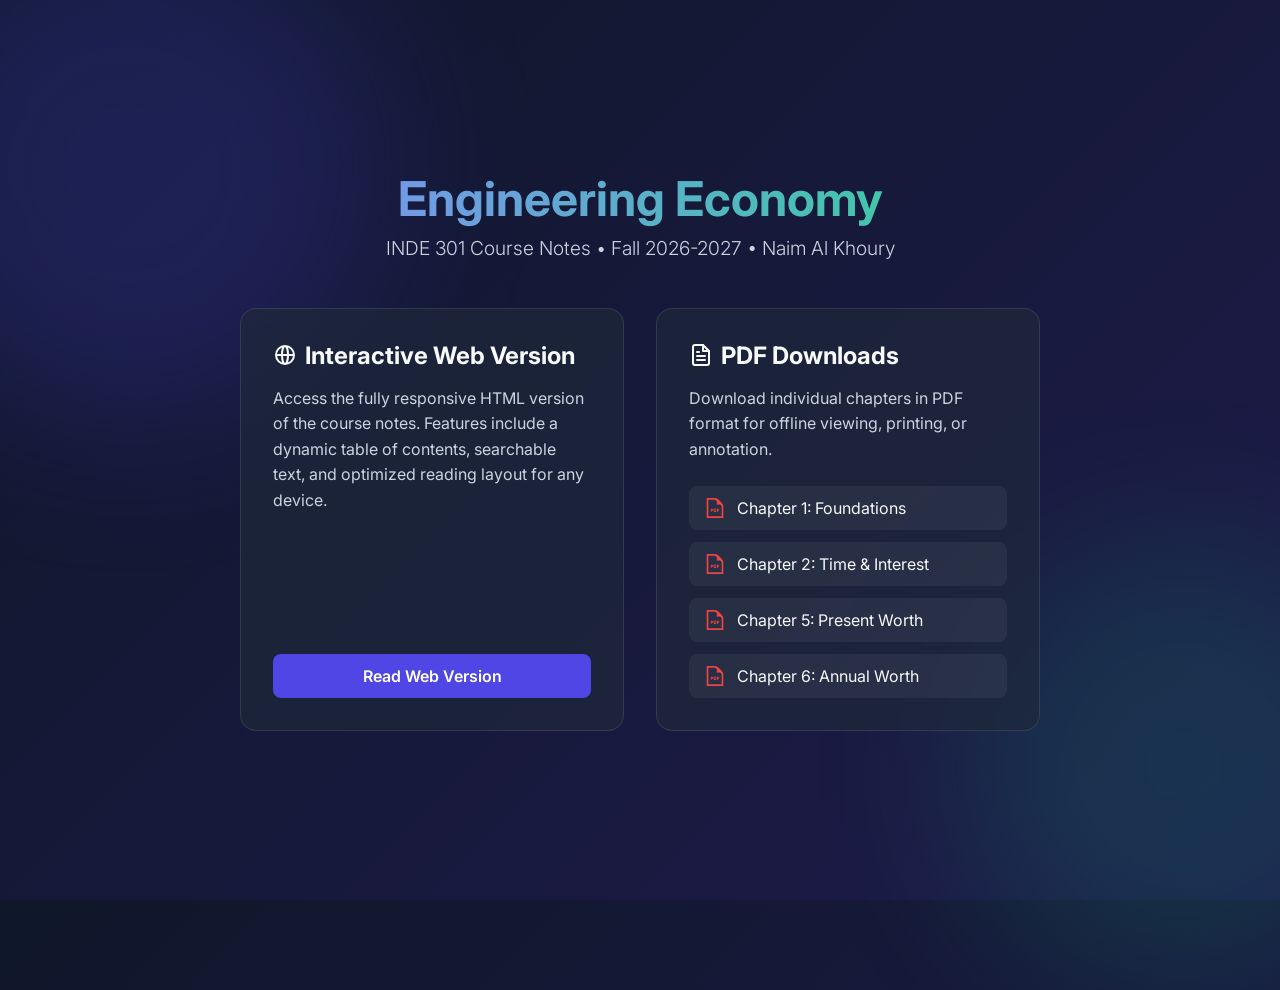
==== index.html @ 7c49e0dc "Initial commit" ====
<!DOCTYPE html>
<html lang="en">

<head>
    <meta charset="UTF-8">
    <meta name="viewport" content="width=device-width, initial-scale=1.0">
    <title>INDE 301: Engineering Economy - Course Notes</title>
    <link href="https://fonts.googleapis.com/css2?family=Inter:wght@300;400;600;700&display=swap" rel="stylesheet">
    <style>
        :root {
            --primary: #4f46e5;
            --primary-hover: #4338ca;
            --secondary: #10b981;
            --secondary-hover: #059669;
            --bg-color: #0f172a;
            --text-main: #f8fafc;
            --text-muted: #cbd5e1;
            --card-bg: rgba(30, 41, 59, 0.7);
            --card-border: rgba(255, 255, 255, 0.1);
        }

        * {
            margin: 0;
            padding: 0;
            box-sizing: border-box;
        }

        body {
            font-family: 'Inter', sans-serif;
            background: linear-gradient(135deg, #0f172a 0%, #1e1b4b 100%);
            color: var(--text-main);
            min-height: 100vh;
            display: flex;
            flex-direction: column;
            align-items: center;
            justify-content: center;
            padding: 2rem;
            position: relative;
            overflow-x: hidden;
        }

        /* Decorative background elements */
        .blob {
            position: absolute;
            filter: blur(80px);
            z-index: 0;
            opacity: 0.5;
        }

        .blob-1 {
            top: -10%;
            left: -10%;
            width: 40vw;
            height: 40vw;
            background: rgba(79, 70, 229, 0.4);
            border-radius: 50%;
        }

        .blob-2 {
            bottom: -10%;
            right: -10%;
            width: 35vw;
            height: 35vw;
            background: rgba(16, 185, 129, 0.3);
            border-radius: 50%;
        }

        .container {
            max-width: 800px;
            width: 100%;
            z-index: 1;
        }

        header {
            text-align: center;
            margin-bottom: 3rem;
            animation: fadeInDown 0.8s ease-out;
        }

        h1 {
            font-size: 3rem;
            font-weight: 700;
            margin-bottom: 0.5rem;
            background: linear-gradient(to right, #818cf8, #34d399);
            -webkit-background-clip: text;
            -webkit-text-fill-color: transparent;
        }

        .subtitle {
            font-size: 1.2rem;
            color: var(--text-muted);
            font-weight: 300;
        }

        .content-grid {
            display: grid;
            grid-template-columns: 1fr;
            gap: 2rem;
            animation: fadeInUp 0.8s ease-out 0.2s both;
        }

        @media (min-width: 768px) {
            .content-grid {
                grid-template-columns: 1fr 1fr;
            }
        }

        .card {
            background: var(--card-bg);
            backdrop-filter: blur(12px);
            -webkit-backdrop-filter: blur(12px);
            border: 1px solid var(--card-border);
            border-radius: 1rem;
            padding: 2rem;
            display: flex;
            flex-direction: column;
            transition: transform 0.3s ease, box-shadow 0.3s ease;
        }

        .card:hover {
            transform: translateY(-5px);
            box-shadow: 0 20px 25px -5px rgba(0, 0, 0, 0.3), 0 10px 10px -5px rgba(0, 0, 0, 0.2);
        }

        .card h2 {
            font-size: 1.5rem;
            margin-bottom: 1rem;
            display: flex;
            align-items: center;
            gap: 0.5rem;
        }

        .card p {
            color: var(--text-muted);
            margin-bottom: 1.5rem;
            line-height: 1.6;
            flex-grow: 1;
        }

        .btn {
            display: inline-block;
            text-align: center;
            padding: 0.75rem 1.5rem;
            border-radius: 0.5rem;
            font-weight: 600;
            text-decoration: none;
            transition: all 0.2s;
            cursor: pointer;
            border: none;
        }

        .btn-primary {
            background-color: var(--primary);
            color: white;
        }

        .btn-primary:hover {
            background-color: var(--primary-hover);
            transform: scale(1.05);
        }

        .pdf-list {
            list-style: none;
            display: flex;
            flex-direction: column;
            gap: 0.75rem;
        }

        .pdf-link {
            display: flex;
            align-items: center;
            padding: 0.75rem 1rem;
            background: rgba(255, 255, 255, 0.05);
            border-radius: 0.5rem;
            color: var(--text-main);
            text-decoration: none;
            transition: background 0.2s, transform 0.2s;
        }

        .pdf-link:hover {
            background: rgba(255, 255, 255, 0.1);
            transform: translateX(5px);
        }

        .pdf-link svg {
            margin-right: 0.75rem;
            fill: #ef4444;
        }

        /* Animations */
        @keyframes fadeInDown {
            from {
                opacity: 0;
                transform: translateY(-20px);
            }

            to {
                opacity: 1;
                transform: translateY(0);
            }
        }

        @keyframes fadeInUp {
            from {
                opacity: 0;
                transform: translateY(20px);
            }

            to {
                opacity: 1;
                transform: translateY(0);
            }
        }
    </style>
</head>

<body>
    <div class="blob blob-1"></div>
    <div class="blob blob-2"></div>

    <div class="container">
        <header>
            <h1>Engineering Economy</h1>
            <p class="subtitle">INDE 301 Course Notes • Fall 2026-2027 • Naim Al Khoury</p>
        </header>

        <div class="content-grid">
            <!-- Web Version Card -->
            <div class="card">
                <h2>
                    <svg width="24" height="24" viewBox="0 0 24 24" fill="none" stroke="currentColor" stroke-width="2"
                        stroke-linecap="round" stroke-linejoin="round">
                        <path
                            d="M21 12a9 9 0 0 1-9 9m9-9a9 9 0 0 0-9-9m9 9H3m9 9a9 9 0 0 1-9-9m9 9c1.657 0 3-4.03 3-9s-1.343-9-3-9m0 18c-1.657 0-3-4.03-3-9s1.343-9 3-9m-9 9a9 9 0 0 1 9-9" />
                    </svg>
                    Interactive Web Version
                </h2>
                <p>Access the fully responsive HTML version of the course notes. Features include a dynamic table of
                    contents, searchable text, and optimized reading layout for any device.</p>
                <a href="docs/index.html" class="btn btn-primary">Read Web Version</a>
            </div>

            <!-- PDF Version Card -->
            <div class="card">
                <h2>
                    <svg width="24" height="24" viewBox="0 0 24 24" fill="none" stroke="currentColor" stroke-width="2"
                        stroke-linecap="round" stroke-linejoin="round">
                        <path d="M14 2H6a2 2 0 0 0-2 2v16a2 2 0 0 0 2 2h12a2 2 0 0 0 2-2V8z"></path>
                        <polyline points="14 2 14 8 20 8"></polyline>
                        <line x1="16" y1="13" x2="8" y2="13"></line>
                        <line x1="16" y1="17" x2="8" y2="17"></line>
                        <polyline points="10 9 9 9 8 9"></polyline>
                    </svg>
                    PDF Downloads
                </h2>
                <p>Download individual chapters in PDF format for offline viewing, printing, or annotation.</p>

                <ul class="pdf-list">
                    <li>
                        <a href="pdf/ch1-foundations.pdf" class="pdf-link">
                            <svg width="20" height="20" viewBox="0 0 24 24">
                                <path
                                    d="M11.362 2c4.156 0 2.638 6 2.638 6s6-1.65 6 2.457v11.543h-16v-20h7.362zm.827-2h-10.189v24h20v-14.386c0-2.391-6.648-9.614-9.811-9.614zm4.811 13h-2.628v3.686h.907v-1.472h1.49v-.732h-1.49v-.698h1.721v-.784zm-4.9 0h-1.599v3.686h1.599c.537 0 .961-.181 1.262-.535.555-.658.587-2.034-.062-2.692-.298-.3-.712-.459-1.2-.459zm-.692.783h.496c.473 0 .802.173.915.644.064.267.077.679-.021.948-.128.351-.381.528-.754.528h-.637v-2.12zm-2.74-.783h-1.668v3.686h.907v-1.277h.761c.619 0 1.064-.277 1.224-.763.095-.291.095-.597 0-.885-.16-.484-.606-.761-1.224-.761zm-.761.732h.546c.235 0 .467.028.576.228.067.123.067.366 0 .489-.109.199-.341.227-.576.227h-.546v-.944z" />
                            </svg>
                            Chapter 1: Foundations
                        </a>
                    </li>
                    <li>
                        <a href="pdf/ch2-time-interest-money.pdf" class="pdf-link">
                            <svg width="20" height="20" viewBox="0 0 24 24">
                                <path
                                    d="M11.362 2c4.156 0 2.638 6 2.638 6s6-1.65 6 2.457v11.543h-16v-20h7.362zm.827-2h-10.189v24h20v-14.386c0-2.391-6.648-9.614-9.811-9.614zm4.811 13h-2.628v3.686h.907v-1.472h1.49v-.732h-1.49v-.698h1.721v-.784zm-4.9 0h-1.599v3.686h1.599c.537 0 .961-.181 1.262-.535.555-.658.587-2.034-.062-2.692-.298-.3-.712-.459-1.2-.459zm-.692.783h.496c.473 0 .802.173.915.644.064.267.077.679-.021.948-.128.351-.381.528-.754.528h-.637v-2.12zm-2.74-.783h-1.668v3.686h.907v-1.277h.761c.619 0 1.064-.277 1.224-.763.095-.291.095-.597 0-.885-.16-.484-.606-.761-1.224-.761zm-.761.732h.546c.235 0 .467.028.576.228.067.123.067.366 0 .489-.109.199-.341.227-.576.227h-.546v-.944z" />
                            </svg>
                            Chapter 2: Time & Interest
                        </a>
                    </li>
                    <li>
                        <a href="pdf/ch5-present-worth-analysis.pdf" class="pdf-link">
                            <svg width="20" height="20" viewBox="0 0 24 24">
                                <path
                                    d="M11.362 2c4.156 0 2.638 6 2.638 6s6-1.65 6 2.457v11.543h-16v-20h7.362zm.827-2h-10.189v24h20v-14.386c0-2.391-6.648-9.614-9.811-9.614zm4.811 13h-2.628v3.686h.907v-1.472h1.49v-.732h-1.49v-.698h1.721v-.784zm-4.9 0h-1.599v3.686h1.599c.537 0 .961-.181 1.262-.535.555-.658.587-2.034-.062-2.692-.298-.3-.712-.459-1.2-.459zm-.692.783h.496c.473 0 .802.173.915.644.064.267.077.679-.021.948-.128.351-.381.528-.754.528h-.637v-2.12zm-2.74-.783h-1.668v3.686h.907v-1.277h.761c.619 0 1.064-.277 1.224-.763.095-.291.095-.597 0-.885-.16-.484-.606-.761-1.224-.761zm-.761.732h.546c.235 0 .467.028.576.228.067.123.067.366 0 .489-.109.199-.341.227-.576.227h-.546v-.944z" />
                            </svg>
                            Chapter 5: Present Worth
                        </a>
                    </li>
                    <li>
                        <a href="pdf/ch6-annual-worth.pdf" class="pdf-link">
                            <svg width="20" height="20" viewBox="0 0 24 24">
                                <path
                                    d="M11.362 2c4.156 0 2.638 6 2.638 6s6-1.65 6 2.457v11.543h-16v-20h7.362zm.827-2h-10.189v24h20v-14.386c0-2.391-6.648-9.614-9.811-9.614zm4.811 13h-2.628v3.686h.907v-1.472h1.49v-.732h-1.49v-.698h1.721v-.784zm-4.9 0h-1.599v3.686h1.599c.537 0 .961-.181 1.262-.535.555-.658.587-2.034-.062-2.692-.298-.3-.712-.459-1.2-.459zm-.692.783h.496c.473 0 .802.173.915.644.064.267.077.679-.021.948-.128.351-.381.528-.754.528h-.637v-2.12zm-2.74-.783h-1.668v3.686h.907v-1.277h.761c.619 0 1.064-.277 1.224-.763.095-.291.095-.597 0-.885-.16-.484-.606-.761-1.224-.761zm-.761.732h.546c.235 0 .467.028.576.228.067.123.067.366 0 .489-.109.199-.341.227-.576.227h-.546v-.944z" />
                            </svg>
                            Chapter 6: Annual Worth
                        </a>
                    </li>
                </ul>
            </div>
        </div>
    </div>
</body>

</html>
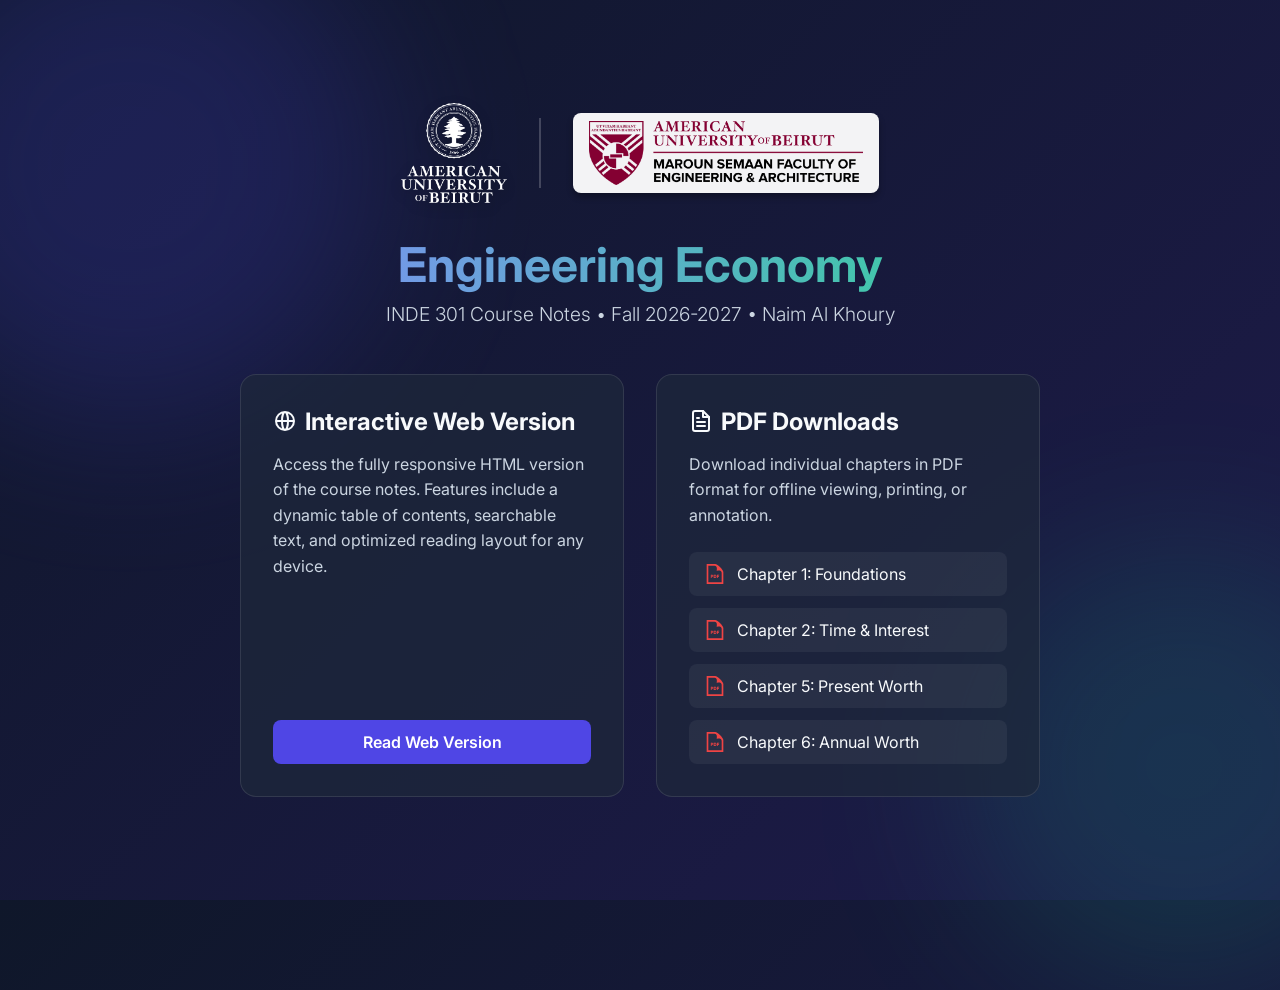
==== commit 15532487: "feat: add institutional branding logos to the header section" ====
--- a/index.html
+++ b/index.html
@@ -220,6 +220,14 @@
 
     <div class="container">
         <header>
+            <div
+                style="display: flex; justify-content: center; align-items: center; gap: 2rem; margin-bottom: 2rem; flex-wrap: wrap;">
+                <img src="AUB_Main_Vertical_White-01.png" alt="AUB Logo"
+                    style="height: 100px; width: auto; object-fit: contain; filter: drop-shadow(0 4px 6px rgba(0,0,0,0.3));">
+                <div style="width: 2px; height: 70px; background: rgba(255, 255, 255, 0.2);"></div>
+                <img src="AUB_Logo_MSFEA_Horizontal_RGB.png" alt="MSFEA Logo"
+                    style="height: 80px; width: auto; object-fit: contain; background: rgba(255, 255, 255, 0.95); padding: 0.5rem 1rem; border-radius: 8px; box-shadow: 0 4px 6px rgba(0,0,0,0.3);">
+            </div>
             <h1>Engineering Economy</h1>
             <p class="subtitle">INDE 301 Course Notes • Fall 2026-2027 • Naim Al Khoury</p>
         </header>
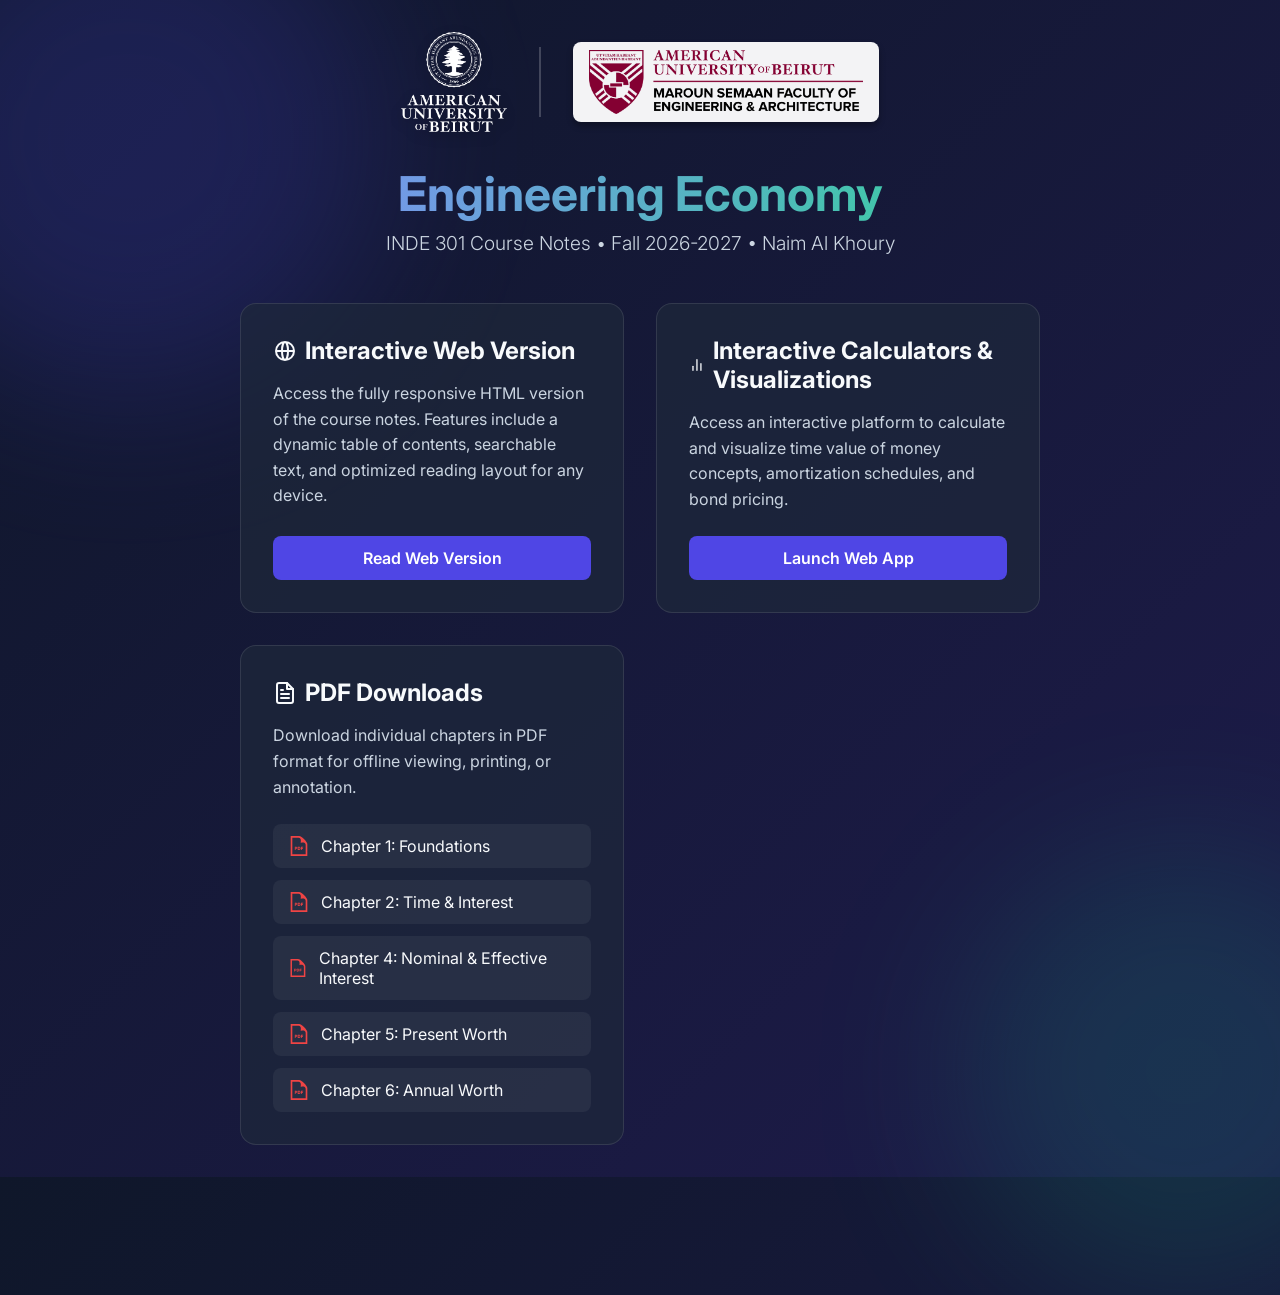
==== commit 86a02a94: "feat: add interactive web app link and Chapter 4 PDF resource to index page" ====
--- a/index.html
+++ b/index.html
@@ -248,6 +248,21 @@
                 <a href="docs/index.html" class="btn btn-primary">Read Web Version</a>
             </div>
 
+            <!-- Streamlit Web App Card -->
+            <div class="card">
+                <h2>
+                    <svg width="24" height="24" viewBox="0 0 24 24" fill="none" stroke="currentColor" stroke-width="2"
+                        stroke-linecap="round" stroke-linejoin="round">
+                        <line x1="18" y1="20" x2="18" y2="10"></line>
+                        <line x1="12" y1="20" x2="12" y2="4"></line>
+                        <line x1="6" y1="20" x2="6" y2="14"></line>
+                    </svg>
+                    Interactive Calculators & Visualizations
+                </h2>
+                <p>Access an interactive platform to calculate and visualize time value of money concepts, amortization schedules, and bond pricing.</p>
+                <a href="https://aub-inde301-2026.streamlit.app" target="_blank" rel="noopener noreferrer" class="btn btn-primary">Launch Web App</a>
+            </div>
+
             <!-- PDF Version Card -->
             <div class="card">
                 <h2>
@@ -283,6 +298,15 @@
                         </a>
                     </li>
                     <li>
+                        <a href="pdf/ch4-nominal-effective-interest.pdf" class="pdf-link">
+                            <svg width="20" height="20" viewBox="0 0 24 24">
+                                <path
+                                    d="M11.362 2c4.156 0 2.638 6 2.638 6s6-1.65 6 2.457v11.543h-16v-20h7.362zm.827-2h-10.189v24h20v-14.386c0-2.391-6.648-9.614-9.811-9.614zm4.811 13h-2.628v3.686h.907v-1.472h1.49v-.732h-1.49v-.698h1.721v-.784zm-4.9 0h-1.599v3.686h1.599c.537 0 .961-.181 1.262-.535.555-.658.587-2.034-.062-2.692-.298-.3-.712-.459-1.2-.459zm-.692.783h.496c.473 0 .802.173.915.644.064.267.077.679-.021.948-.128.351-.381.528-.754.528h-.637v-2.12zm-2.74-.783h-1.668v3.686h.907v-1.277h.761c.619 0 1.064-.277 1.224-.763.095-.291.095-.597 0-.885-.16-.484-.606-.761-1.224-.761zm-.761.732h.546c.235 0 .467.028.576.228.067.123.067.366 0 .489-.109.199-.341.227-.576.227h-.546v-.944z" />
+                            </svg>
+                            Chapter 4: Nominal & Effective Interest
+                        </a>
+                    </li>
+                    <li>
                         <a href="pdf/ch5-present-worth-analysis.pdf" class="pdf-link">
                             <svg width="20" height="20" viewBox="0 0 24 24">
                                 <path
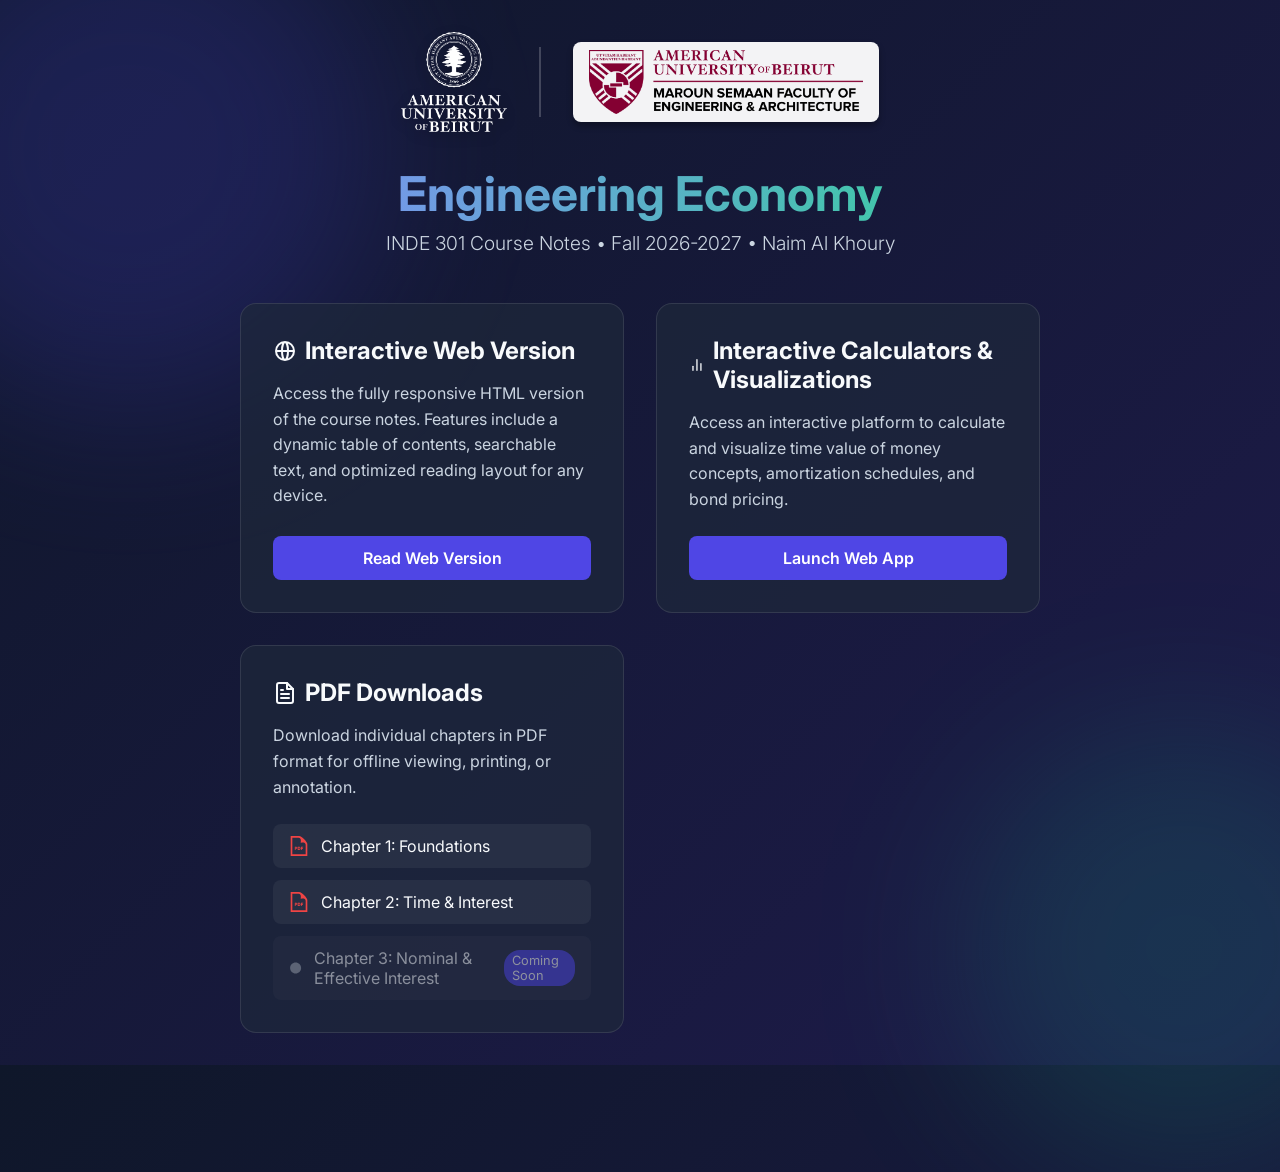
==== commit 79c72339: "refactor: remove legacy PDF links, update UI, and integrate amortization notebook documentation" ====
--- a/index.html
+++ b/index.html
@@ -298,31 +298,12 @@
                         </a>
                     </li>
                     <li>
-                        <a href="pdf/ch4-nominal-effective-interest.pdf" class="pdf-link">
-                            <svg width="20" height="20" viewBox="0 0 24 24">
-                                <path
-                                    d="M11.362 2c4.156 0 2.638 6 2.638 6s6-1.65 6 2.457v11.543h-16v-20h7.362zm.827-2h-10.189v24h20v-14.386c0-2.391-6.648-9.614-9.811-9.614zm4.811 13h-2.628v3.686h.907v-1.472h1.49v-.732h-1.49v-.698h1.721v-.784zm-4.9 0h-1.599v3.686h1.599c.537 0 .961-.181 1.262-.535.555-.658.587-2.034-.062-2.692-.298-.3-.712-.459-1.2-.459zm-.692.783h.496c.473 0 .802.173.915.644.064.267.077.679-.021.948-.128.351-.381.528-.754.528h-.637v-2.12zm-2.74-.783h-1.668v3.686h.907v-1.277h.761c.619 0 1.064-.277 1.224-.763.095-.291.095-.597 0-.885-.16-.484-.606-.761-1.224-.761zm-.761.732h.546c.235 0 .467.028.576.228.067.123.067.366 0 .489-.109.199-.341.227-.576.227h-.546v-.944z" />
+                        <div class="pdf-link" style="opacity: 0.5; cursor: not-allowed; background: rgba(255, 255, 255, 0.05); text-decoration: none;">
+                            <svg width="20" height="20" viewBox="0 0 24 24" style="fill: #9ca3af;">
+                                <path d="M12 2C6.48 2 2 6.48 2 12s4.48 10 10 10 10-4.48 10-10S17.52 2 12 2zm-1 15h2v-2h-2v2zm0-4h2V7h-2v6z" />
                             </svg>
-                            Chapter 4: Nominal & Effective Interest
-                        </a>
-                    </li>
-                    <li>
-                        <a href="pdf/ch5-present-worth-analysis.pdf" class="pdf-link">
-                            <svg width="20" height="20" viewBox="0 0 24 24">
-                                <path
-                                    d="M11.362 2c4.156 0 2.638 6 2.638 6s6-1.65 6 2.457v11.543h-16v-20h7.362zm.827-2h-10.189v24h20v-14.386c0-2.391-6.648-9.614-9.811-9.614zm4.811 13h-2.628v3.686h.907v-1.472h1.49v-.732h-1.49v-.698h1.721v-.784zm-4.9 0h-1.599v3.686h1.599c.537 0 .961-.181 1.262-.535.555-.658.587-2.034-.062-2.692-.298-.3-.712-.459-1.2-.459zm-.692.783h.496c.473 0 .802.173.915.644.064.267.077.679-.021.948-.128.351-.381.528-.754.528h-.637v-2.12zm-2.74-.783h-1.668v3.686h.907v-1.277h.761c.619 0 1.064-.277 1.224-.763.095-.291.095-.597 0-.885-.16-.484-.606-.761-1.224-.761zm-.761.732h.546c.235 0 .467.028.576.228.067.123.067.366 0 .489-.109.199-.341.227-.576.227h-.546v-.944z" />
-                            </svg>
-                            Chapter 5: Present Worth
-                        </a>
-                    </li>
-                    <li>
-                        <a href="pdf/ch6-annual-worth.pdf" class="pdf-link">
-                            <svg width="20" height="20" viewBox="0 0 24 24">
-                                <path
-                                    d="M11.362 2c4.156 0 2.638 6 2.638 6s6-1.65 6 2.457v11.543h-16v-20h7.362zm.827-2h-10.189v24h20v-14.386c0-2.391-6.648-9.614-9.811-9.614zm4.811 13h-2.628v3.686h.907v-1.472h1.49v-.732h-1.49v-.698h1.721v-.784zm-4.9 0h-1.599v3.686h1.599c.537 0 .961-.181 1.262-.535.555-.658.587-2.034-.062-2.692-.298-.3-.712-.459-1.2-.459zm-.692.783h.496c.473 0 .802.173.915.644.064.267.077.679-.021.948-.128.351-.381.528-.754.528h-.637v-2.12zm-2.74-.783h-1.668v3.686h.907v-1.277h.761c.619 0 1.064-.277 1.224-.763.095-.291.095-.597 0-.885-.16-.484-.606-.761-1.224-.761zm-.761.732h.546c.235 0 .467.028.576.228.067.123.067.366 0 .489-.109.199-.341.227-.576.227h-.546v-.944z" />
-                            </svg>
-                            Chapter 6: Annual Worth
-                        </a>
+                            Chapter 3: Nominal & Effective Interest <span style="margin-left: auto; font-size: 0.8rem; background: var(--primary); padding: 0.2rem 0.5rem; border-radius: 1rem; color: white;">Coming Soon</span>
+                        </div>
                     </li>
                 </ul>
             </div>
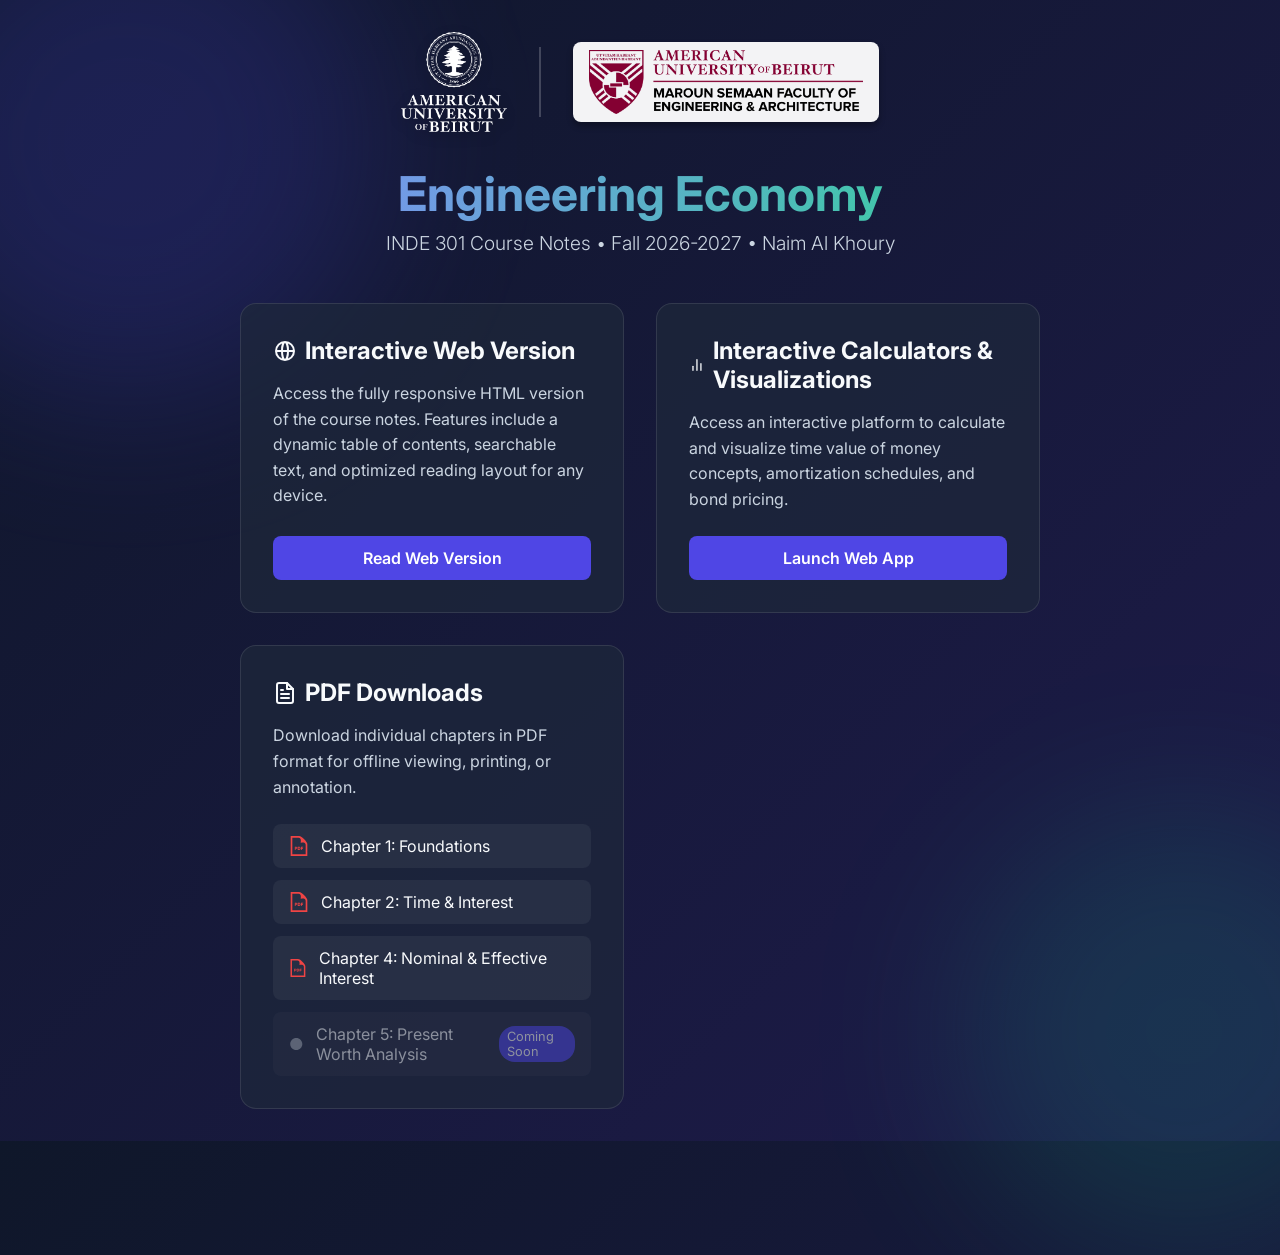
==== commit 544d8e69: "feat: enable Chapter 4 in WebApp navigation and resolve module import paths for pages" ====
--- a/index.html
+++ b/index.html
@@ -298,11 +298,20 @@
                         </a>
                     </li>
                     <li>
+                        <a href="pdf/ch4-nominal-effective-interest.pdf" class="pdf-link">
+                            <svg width="20" height="20" viewBox="0 0 24 24">
+                                <path
+                                    d="M11.362 2c4.156 0 2.638 6 2.638 6s6-1.65 6 2.457v11.543h-16v-20h7.362zm.827-2h-10.189v24h20v-14.386c0-2.391-6.648-9.614-9.811-9.614zm4.811 13h-2.628v3.686h.907v-1.472h1.49v-.732h-1.49v-.698h1.721v-.784zm-4.9 0h-1.599v3.686h1.599c.537 0 .961-.181 1.262-.535.555-.658.587-2.034-.062-2.692-.298-.3-.712-.459-1.2-.459zm-.692.783h.496c.473 0 .802.173.915.644.064.267.077.679-.021.948-.128.351-.381.528-.754.528h-.637v-2.12zm-2.74-.783h-1.668v3.686h.907v-1.277h.761c.619 0 1.064-.277 1.224-.763.095-.291.095-.597 0-.885-.16-.484-.606-.761-1.224-.761zm-.761.732h.546c.235 0 .467.028.576.228.067.123.067.366 0 .489-.109.199-.341.227-.576.227h-.546v-.944z" />
+                            </svg>
+                            Chapter 4: Nominal & Effective Interest
+                        </a>
+                    </li>
+                    <li>
                         <div class="pdf-link" style="opacity: 0.5; cursor: not-allowed; background: rgba(255, 255, 255, 0.05); text-decoration: none;">
                             <svg width="20" height="20" viewBox="0 0 24 24" style="fill: #9ca3af;">
                                 <path d="M12 2C6.48 2 2 6.48 2 12s4.48 10 10 10 10-4.48 10-10S17.52 2 12 2zm-1 15h2v-2h-2v2zm0-4h2V7h-2v6z" />
                             </svg>
-                            Chapter 3: Nominal & Effective Interest <span style="margin-left: auto; font-size: 0.8rem; background: var(--primary); padding: 0.2rem 0.5rem; border-radius: 1rem; color: white;">Coming Soon</span>
+                            Chapter 5: Present Worth Analysis <span style="margin-left: auto; font-size: 0.8rem; background: var(--primary); padding: 0.2rem 0.5rem; border-radius: 1rem; color: white;">Coming Soon</span>
                         </div>
                     </li>
                 </ul>
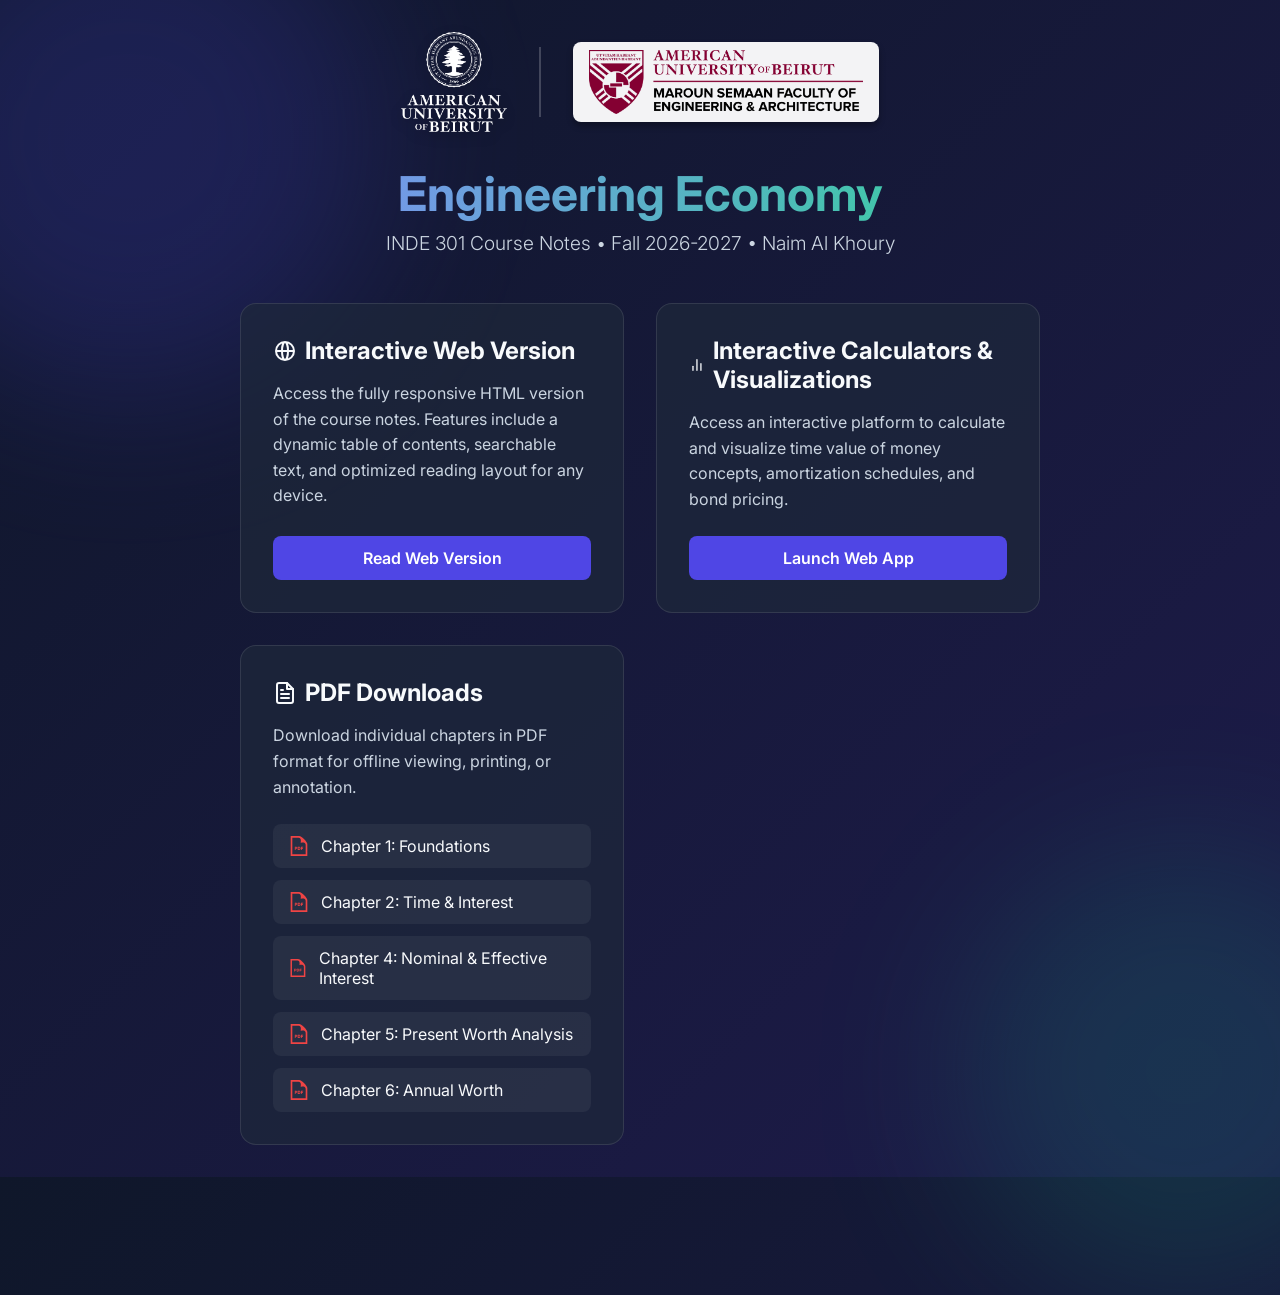
==== commit 5b0d5b75: "feat: add chapter 5 and 6 PDF links and enable chapter 5 web app pages" ====
--- a/index.html
+++ b/index.html
@@ -307,12 +307,22 @@
                         </a>
                     </li>
                     <li>
-                        <div class="pdf-link" style="opacity: 0.5; cursor: not-allowed; background: rgba(255, 255, 255, 0.05); text-decoration: none;">
-                            <svg width="20" height="20" viewBox="0 0 24 24" style="fill: #9ca3af;">
-                                <path d="M12 2C6.48 2 2 6.48 2 12s4.48 10 10 10 10-4.48 10-10S17.52 2 12 2zm-1 15h2v-2h-2v2zm0-4h2V7h-2v6z" />
-                            </svg>
-                            Chapter 5: Present Worth Analysis <span style="margin-left: auto; font-size: 0.8rem; background: var(--primary); padding: 0.2rem 0.5rem; border-radius: 1rem; color: white;">Coming Soon</span>
-                        </div>
+                        <a href="pdf/ch5-present-worth-analysis.pdf" class="pdf-link">
+                            <svg width="20" height="20" viewBox="0 0 24 24">
+                                <path
+                                    d="M11.362 2c4.156 0 2.638 6 2.638 6s6-1.65 6 2.457v11.543h-16v-20h7.362zm.827-2h-10.189v24h20v-14.386c0-2.391-6.648-9.614-9.811-9.614zm4.811 13h-2.628v3.686h.907v-1.472h1.49v-.732h-1.49v-.698h1.721v-.784zm-4.9 0h-1.599v3.686h1.599c.537 0 .961-.181 1.262-.535.555-.658.587-2.034-.062-2.692-.298-.3-.712-.459-1.2-.459zm-.692.783h.496c.473 0 .802.173.915.644.064.267.077.679-.021.948-.128.351-.381.528-.754.528h-.637v-2.12zm-2.74-.783h-1.668v3.686h.907v-1.277h.761c.619 0 1.064-.277 1.224-.763.095-.291.095-.597 0-.885-.16-.484-.606-.761-1.224-.761zm-.761.732h.546c.235 0 .467.028.576.228.067.123.067.366 0 .489-.109.199-.341.227-.576.227h-.546v-.944z" />
+                            </svg>
+                            Chapter 5: Present Worth Analysis
+                        </a>
+                    </li>
+                    <li>
+                        <a href="pdf/ch6-annual-worth.pdf" class="pdf-link">
+                            <svg width="20" height="20" viewBox="0 0 24 24">
+                                <path
+                                    d="M11.362 2c4.156 0 2.638 6 2.638 6s6-1.65 6 2.457v11.543h-16v-20h7.362zm.827-2h-10.189v24h20v-14.386c0-2.391-6.648-9.614-9.811-9.614zm4.811 13h-2.628v3.686h.907v-1.472h1.49v-.732h-1.49v-.698h1.721v-.784zm-4.9 0h-1.599v3.686h1.599c.537 0 .961-.181 1.262-.535.555-.658.587-2.034-.062-2.692-.298-.3-.712-.459-1.2-.459zm-.692.783h.496c.473 0 .802.173.915.644.064.267.077.679-.021.948-.128.351-.381.528-.754.528h-.637v-2.12zm-2.74-.783h-1.668v3.686h.907v-1.277h.761c.619 0 1.064-.277 1.224-.763.095-.291.095-.597 0-.885-.16-.484-.606-.761-1.224-.761zm-.761.732h.546c.235 0 .467.028.576.228.067.123.067.366 0 .489-.109.199-.341.227-.576.227h-.546v-.944z" />
+                            </svg>
+                            Chapter 6: Annual Worth
+                        </a>
                     </li>
                 </ul>
             </div>
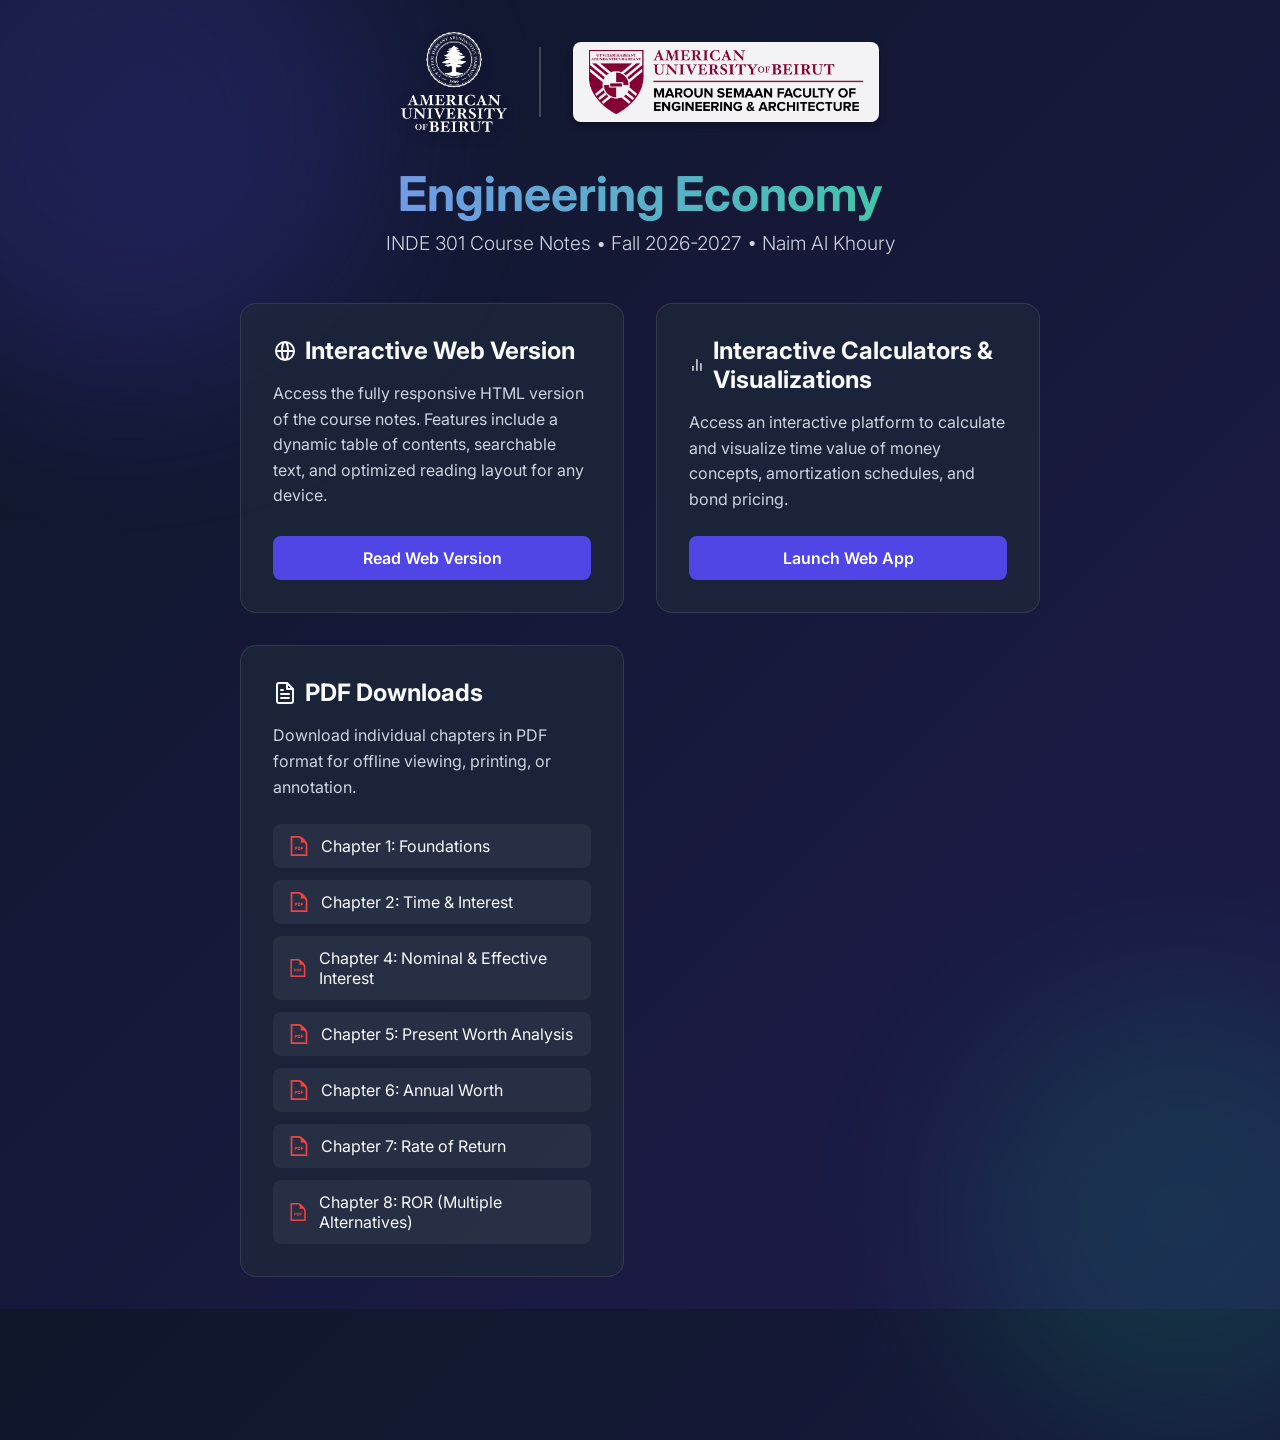
==== commit bbb48366: "feat: add root application entry points, sync script, and PDF resources while updating navigation an" ====
--- a/index.html
+++ b/index.html
@@ -259,8 +259,10 @@
                     </svg>
                     Interactive Calculators & Visualizations
                 </h2>
-                <p>Access an interactive platform to calculate and visualize time value of money concepts, amortization schedules, and bond pricing.</p>
-                <a href="https://aub-inde301-2026.streamlit.app" target="_blank" rel="noopener noreferrer" class="btn btn-primary">Launch Web App</a>
+                <p>Access an interactive platform to calculate and visualize time value of money concepts, amortization
+                    schedules, and bond pricing.</p>
+                <a href="https://aub-inde301-2026.streamlit.app" target="_blank" rel="noopener noreferrer"
+                    class="btn btn-primary">Launch Web App</a>
             </div>
 
             <!-- PDF Version Card -->
@@ -324,6 +326,24 @@
                             Chapter 6: Annual Worth
                         </a>
                     </li>
+                    <li>
+                        <a href="pdf/ch7-rate-of-return-single.pdf" class="pdf-link">
+                            <svg width="20" height="20" viewBox="0 0 24 24">
+                                <path
+                                    d="M11.362 2c4.156 0 2.638 6 2.638 6s6-1.65 6 2.457v11.543h-16v-20h7.362zm.827-2h-10.189v24h20v-14.386c0-2.391-6.648-9.614-9.811-9.614zm4.811 13h-2.628v3.686h.907v-1.472h1.49v-.732h-1.49v-.698h1.721v-.784zm-4.9 0h-1.599v3.686h1.599c.537 0 .961-.181 1.262-.535.555-.658.587-2.034-.062-2.692-.298-.3-.712-.459-1.2-.459zm-.692.783h.496c.473 0 .802.173.915.644.064.267.077.679-.021.948-.128.351-.381.528-.754.528h-.637v-2.12zm-2.74-.783h-1.668v3.686h.907v-1.277h.761c.619 0 1.064-.277 1.224-.763.095-.291.095-.597 0-.885-.16-.484-.606-.761-1.224-.761zm-.761.732h.546c.235 0 .467.028.576.228.067.123.067.366 0 .489-.109.199-.341.227-.576.227h-.546v-.944z" />
+                            </svg>
+                            Chapter 7: Rate of Return
+                        </a>
+                    </li>
+                    <li>
+                        <a href="pdf/ch8-rate-of-return-multiple.pdf" class="pdf-link">
+                            <svg width="20" height="20" viewBox="0 0 24 24">
+                                <path
+                                    d="M11.362 2c4.156 0 2.638 6 2.638 6s6-1.65 6 2.457v11.543h-16v-20h7.362zm.827-2h-10.189v24h20v-14.386c0-2.391-6.648-9.614-9.811-9.614zm4.811 13h-2.628v3.686h.907v-1.472h1.49v-.732h-1.49v-.698h1.721v-.784zm-4.9 0h-1.599v3.686h1.599c.537 0 .961-.181 1.262-.535.555-.658.587-2.034-.062-2.692-.298-.3-.712-.459-1.2-.459zm-.692.783h.496c.473 0 .802.173.915.644.064.267.077.679-.021.948-.128.351-.381.528-.754.528h-.637v-2.12zm-2.74-.783h-1.668v3.686h.907v-1.277h.761c.619 0 1.064-.277 1.224-.763.095-.291.095-.597 0-.885-.16-.484-.606-.761-1.224-.761zm-.761.732h.546c.235 0 .467.028.576.228.067.123.067.366 0 .489-.109.199-.341.227-.576.227h-.546v-.944z" />
+                            </svg>
+                            Chapter 8: ROR (Multiple Alternatives)
+                        </a>
+                    </li>
                 </ul>
             </div>
         </div>
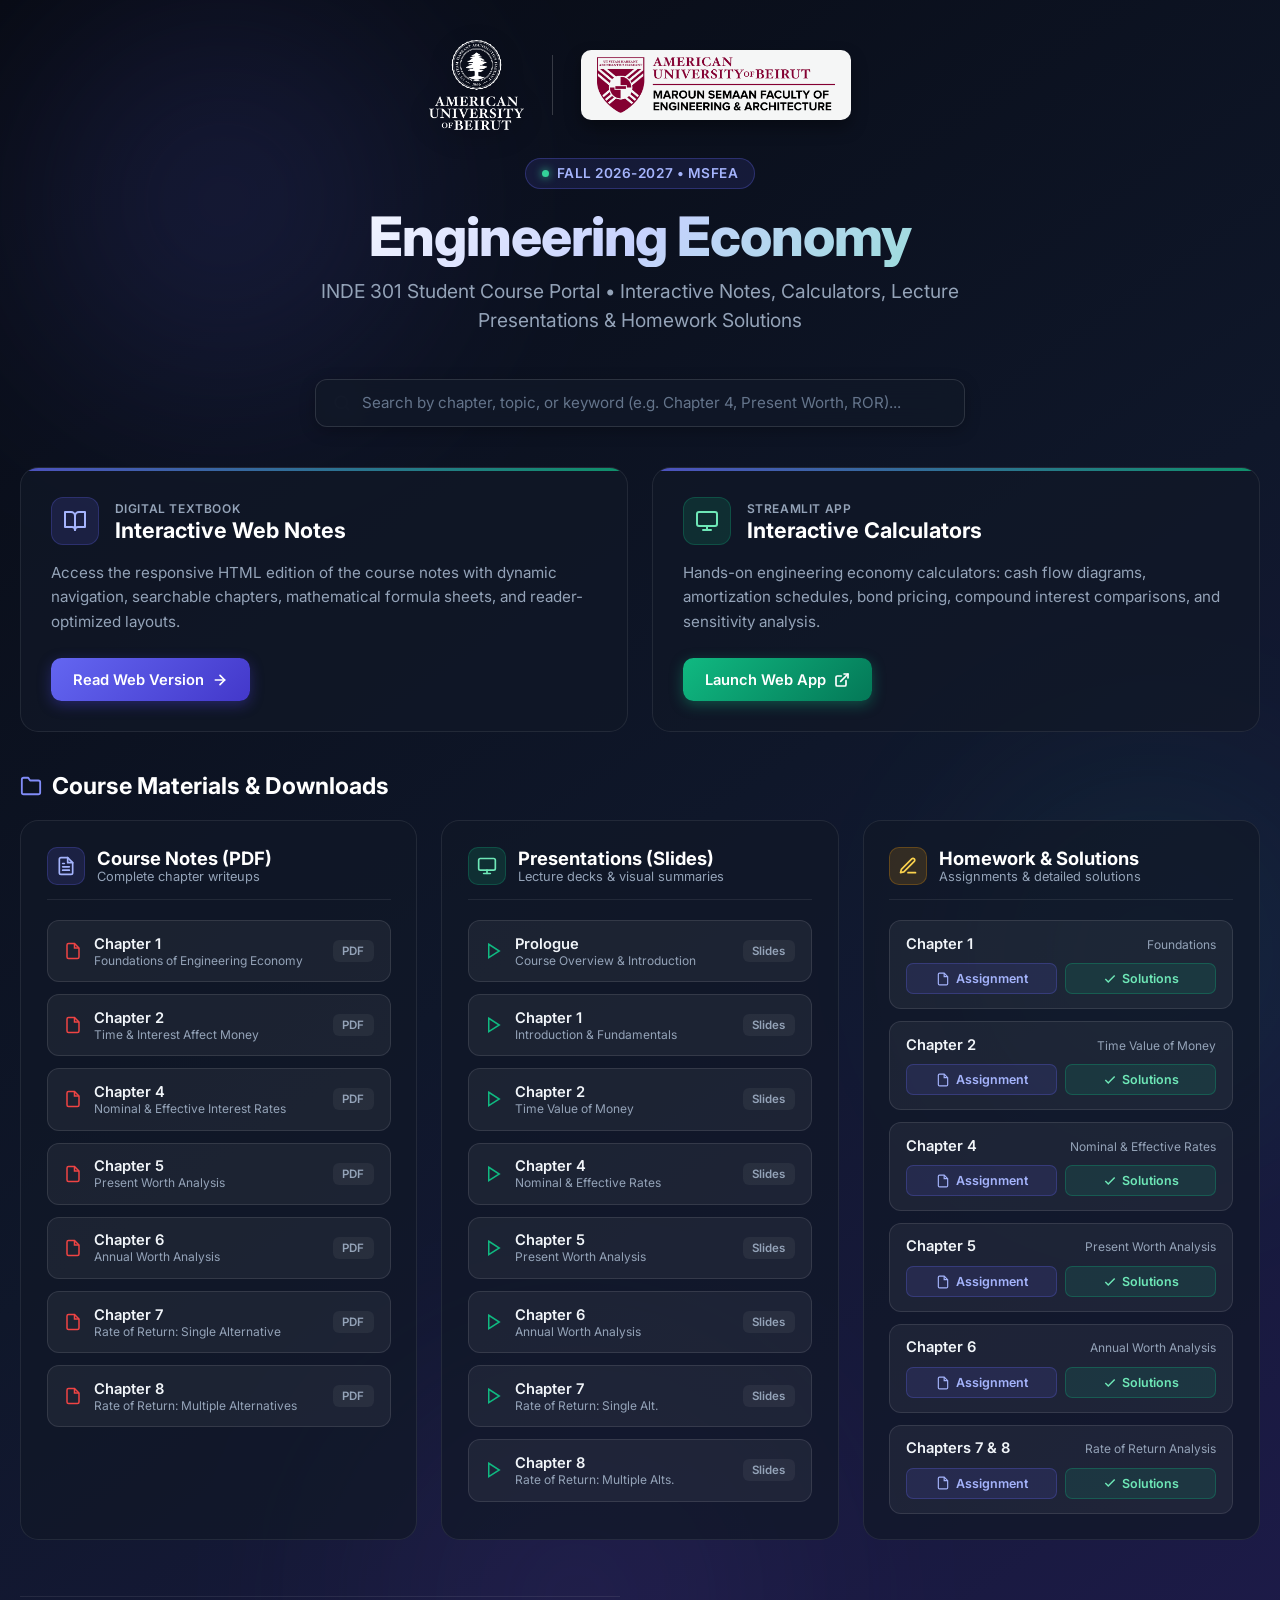
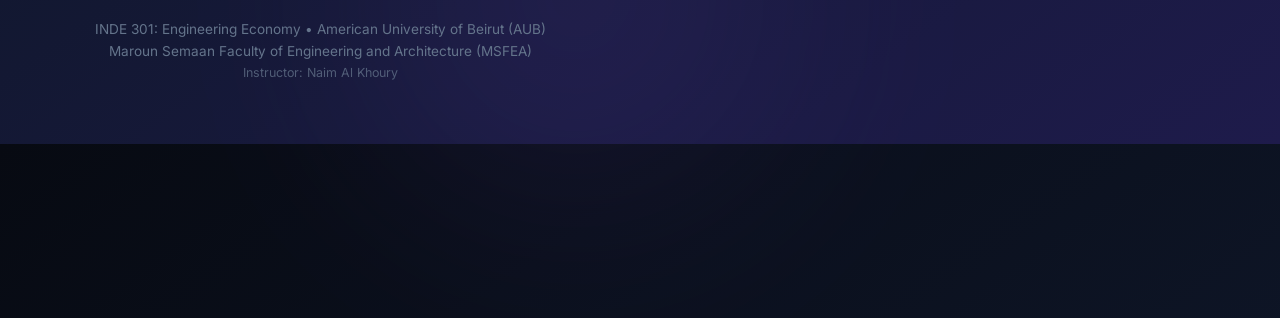
==== commit b8d07793: "feat: add course presentations, homeworks and solutions to public portal" ====
--- a/index.html
+++ b/index.html
@@ -4,19 +4,29 @@
 <head>
     <meta charset="UTF-8">
     <meta name="viewport" content="width=device-width, initial-scale=1.0">
-    <title>INDE 301: Engineering Economy - Course Notes</title>
-    <link href="https://fonts.googleapis.com/css2?family=Inter:wght@300;400;600;700&display=swap" rel="stylesheet">
+    <title>INDE 301: Engineering Economy - Course Portal & Resources</title>
+    <meta name="description" content="INDE 301 Engineering Economy course portal for students at AUB MSFEA: interactive web notes, Streamlit calculators, lecture presentations, homework assignments and solutions.">
+    <link rel="preconnect" href="https://fonts.googleapis.com">
+    <link rel="preconnect" href="https://fonts.gstatic.com" crossorigin>
+    <link href="https://fonts.googleapis.com/css2?family=Inter:wght@300;400;500;600;700;800&display=swap" rel="stylesheet">
     <style>
         :root {
-            --primary: #4f46e5;
-            --primary-hover: #4338ca;
+            --primary: #6366f1;
+            --primary-hover: #4f46e5;
+            --primary-glow: rgba(99, 102, 241, 0.35);
             --secondary: #10b981;
             --secondary-hover: #059669;
-            --bg-color: #0f172a;
+            --secondary-glow: rgba(16, 185, 129, 0.3);
+            --accent-amber: #f59e0b;
+            --accent-rose: #f43f5e;
+            --bg-color: #0b0f19;
             --text-main: #f8fafc;
-            --text-muted: #cbd5e1;
-            --card-bg: rgba(30, 41, 59, 0.7);
-            --card-border: rgba(255, 255, 255, 0.1);
+            --text-muted: #94a3b8;
+            --card-bg: rgba(17, 24, 39, 0.72);
+            --card-border: rgba(255, 255, 255, 0.08);
+            --card-hover-border: rgba(99, 102, 241, 0.45);
+            --pill-bg: rgba(255, 255, 255, 0.05);
+            --pill-border: rgba(255, 255, 255, 0.1);
         }
 
         * {
@@ -26,165 +36,619 @@
         }
 
         body {
-            font-family: 'Inter', sans-serif;
-            background: linear-gradient(135deg, #0f172a 0%, #1e1b4b 100%);
+            font-family: 'Inter', -apple-system, BlinkMacSystemFont, sans-serif;
+            background: linear-gradient(145deg, #070a12 0%, #0f172a 50%, #1e1b4b 100%);
             color: var(--text-main);
             min-height: 100vh;
             display: flex;
             flex-direction: column;
             align-items: center;
-            justify-content: center;
-            padding: 2rem;
+            padding: 2.5rem 1.25rem 4rem;
             position: relative;
             overflow-x: hidden;
         }
 
-        /* Decorative background elements */
-        .blob {
+        /* Ambient background lighting */
+        .ambient-blob {
             position: absolute;
-            filter: blur(80px);
+            filter: blur(100px);
             z-index: 0;
-            opacity: 0.5;
+            opacity: 0.42;
+            pointer-events: none;
+            border-radius: 50%;
         }
 
         .blob-1 {
-            top: -10%;
-            left: -10%;
+            top: -5%;
+            left: -5%;
+            width: 45vw;
+            height: 45vw;
+            background: radial-gradient(circle, rgba(99, 102, 241, 0.5) 0%, rgba(99, 102, 241, 0) 70%);
+        }
+
+        .blob-2 {
+            top: 40%;
+            right: -10%;
             width: 40vw;
             height: 40vw;
-            background: rgba(79, 70, 229, 0.4);
-            border-radius: 50%;
-        }
-
-        .blob-2 {
+            background: radial-gradient(circle, rgba(16, 185, 129, 0.35) 0%, rgba(16, 185, 129, 0) 70%);
+        }
+
+        .blob-3 {
             bottom: -10%;
-            right: -10%;
-            width: 35vw;
-            height: 35vw;
-            background: rgba(16, 185, 129, 0.3);
-            border-radius: 50%;
+            left: 20%;
+            width: 50vw;
+            height: 50vw;
+            background: radial-gradient(circle, rgba(139, 92, 246, 0.3) 0%, rgba(139, 92, 246, 0) 70%);
         }
 
         .container {
-            max-width: 800px;
+            max-width: 1240px;
             width: 100%;
             z-index: 1;
         }
 
+        /* Header section */
         header {
             text-align: center;
-            margin-bottom: 3rem;
-            animation: fadeInDown 0.8s ease-out;
+            margin-bottom: 2.75rem;
+            animation: fadeInDown 0.75s ease-out;
+        }
+
+        .logos-wrapper {
+            display: flex;
+            justify-content: center;
+            align-items: center;
+            gap: 1.75rem;
+            margin-bottom: 1.75rem;
+            flex-wrap: wrap;
+        }
+
+        .logo-aub {
+            height: 90px;
+            width: auto;
+            object-fit: contain;
+            filter: drop-shadow(0 6px 12px rgba(0,0,0,0.45));
+            transition: transform 0.25s ease;
+        }
+
+        .logo-aub:hover {
+            transform: scale(1.03);
+        }
+
+        .logo-divider {
+            width: 1px;
+            height: 60px;
+            background: rgba(255, 255, 255, 0.18);
+        }
+
+        .logo-msfea {
+            height: 70px;
+            width: auto;
+            object-fit: contain;
+            background: rgba(255, 255, 255, 0.96);
+            padding: 0.45rem 1rem;
+            border-radius: 10px;
+            box-shadow: 0 8px 16px rgba(0,0,0,0.35);
+            transition: transform 0.25s ease;
+        }
+
+        .logo-msfea:hover {
+            transform: scale(1.03);
+        }
+
+        .course-badge {
+            display: inline-flex;
+            align-items: center;
+            gap: 0.5rem;
+            padding: 0.4rem 1rem;
+            background: rgba(99, 102, 241, 0.12);
+            border: 1px solid rgba(99, 102, 241, 0.3);
+            border-radius: 9999px;
+            font-size: 0.85rem;
+            font-weight: 600;
+            color: #a5b4fc;
+            margin-bottom: 1rem;
+            letter-spacing: 0.04em;
+            text-transform: uppercase;
+        }
+
+        .course-badge .dot {
+            width: 7px;
+            height: 7px;
+            background: #34d399;
+            border-radius: 50%;
+            box-shadow: 0 0 8px #34d399;
         }
 
         h1 {
-            font-size: 3rem;
-            font-weight: 700;
-            margin-bottom: 0.5rem;
-            background: linear-gradient(to right, #818cf8, #34d399);
+            font-size: clamp(2.2rem, 5vw, 3.4rem);
+            font-weight: 800;
+            margin-bottom: 0.6rem;
+            background: linear-gradient(135deg, #ffffff 20%, #c7d2fe 50%, #6ee7b7 100%);
             -webkit-background-clip: text;
             -webkit-text-fill-color: transparent;
+            letter-spacing: -0.02em;
+            line-height: 1.15;
         }
 
         .subtitle {
-            font-size: 1.2rem;
+            font-size: clamp(1rem, 2vw, 1.2rem);
             color: var(--text-muted);
-            font-weight: 300;
-        }
-
-        .content-grid {
+            font-weight: 400;
+            max-width: 680px;
+            margin: 0 auto;
+            line-height: 1.5;
+        }
+
+        /* Search & Filter Bar */
+        .controls-wrapper {
+            margin: 0 auto 2.5rem;
+            max-width: 650px;
+            position: relative;
+            animation: fadeIn 0.8s ease-out;
+        }
+
+        .search-input-wrapper {
+            position: relative;
+            display: flex;
+            align-items: center;
+        }
+
+        .search-icon {
+            position: absolute;
+            left: 1.1rem;
+            color: #64748b;
+            pointer-events: none;
+        }
+
+        .search-input {
+            width: 100%;
+            padding: 0.85rem 1rem 0.85rem 2.85rem;
+            background: rgba(17, 24, 39, 0.85);
+            backdrop-filter: blur(14px);
+            border: 1px solid rgba(255, 255, 255, 0.12);
+            border-radius: 0.75rem;
+            color: var(--text-main);
+            font-family: inherit;
+            font-size: 0.95rem;
+            transition: all 0.25s ease;
+            box-shadow: 0 4px 15px rgba(0, 0, 0, 0.25);
+        }
+
+        .search-input:focus {
+            outline: none;
+            border-color: var(--primary);
+            box-shadow: 0 0 0 3px var(--primary-glow);
+            background: rgba(17, 24, 39, 0.95);
+        }
+
+        .search-input::placeholder {
+            color: #64748b;
+        }
+
+        /* Quick Launch Platforms Grid */
+        .platforms-grid {
             display: grid;
             grid-template-columns: 1fr;
-            gap: 2rem;
-            animation: fadeInUp 0.8s ease-out 0.2s both;
+            gap: 1.5rem;
+            margin-bottom: 2.5rem;
+            animation: fadeInUp 0.75s ease-out both;
         }
 
         @media (min-width: 768px) {
-            .content-grid {
+            .platforms-grid {
                 grid-template-columns: 1fr 1fr;
             }
         }
 
-        .card {
+        .platform-card {
             background: var(--card-bg);
-            backdrop-filter: blur(12px);
-            -webkit-backdrop-filter: blur(12px);
+            backdrop-filter: blur(16px);
+            -webkit-backdrop-filter: blur(16px);
             border: 1px solid var(--card-border);
-            border-radius: 1rem;
-            padding: 2rem;
+            border-radius: 1.15rem;
+            padding: 1.85rem;
             display: flex;
             flex-direction: column;
-            transition: transform 0.3s ease, box-shadow 0.3s ease;
-        }
-
-        .card:hover {
-            transform: translateY(-5px);
-            box-shadow: 0 20px 25px -5px rgba(0, 0, 0, 0.3), 0 10px 10px -5px rgba(0, 0, 0, 0.2);
-        }
-
-        .card h2 {
-            font-size: 1.5rem;
-            margin-bottom: 1rem;
-            display: flex;
-            align-items: center;
+            justify-content: space-between;
+            position: relative;
+            overflow: hidden;
+            transition: transform 0.3s ease, border-color 0.3s ease, box-shadow 0.3s ease;
+        }
+
+        .platform-card::before {
+            content: '';
+            position: absolute;
+            top: 0;
+            left: 0;
+            right: 0;
+            height: 3px;
+            background: linear-gradient(90deg, var(--primary), var(--secondary));
+            opacity: 0.75;
+        }
+
+        .platform-card:hover {
+            transform: translateY(-4px);
+            border-color: var(--card-hover-border);
+            box-shadow: 0 20px 30px -10px rgba(0, 0, 0, 0.5), 0 0 25px rgba(99, 102, 241, 0.15);
+        }
+
+        .platform-header {
+            display: flex;
+            align-items: flex-start;
+            gap: 1rem;
+            margin-bottom: 0.85rem;
+        }
+
+        .platform-icon-wrap {
+            display: flex;
+            align-items: center;
+            justify-content: center;
+            width: 48px;
+            height: 48px;
+            border-radius: 12px;
+            background: rgba(99, 102, 241, 0.15);
+            border: 1px solid rgba(99, 102, 241, 0.25);
+            color: #a5b4fc;
+            flex-shrink: 0;
+        }
+
+        .platform-card:nth-child(2) .platform-icon-wrap {
+            background: rgba(16, 185, 129, 0.15);
+            border: 1px solid rgba(16, 185, 129, 0.25);
+            color: #6ee7b7;
+        }
+
+        .platform-title-group h2 {
+            font-size: 1.35rem;
+            font-weight: 700;
+            color: #ffffff;
+            margin-bottom: 0.25rem;
+        }
+
+        .platform-tag {
+            display: inline-block;
+            font-size: 0.75rem;
+            font-weight: 600;
+            color: #94a3b8;
+            text-transform: uppercase;
+            letter-spacing: 0.05em;
+        }
+
+        .platform-card p {
+            color: var(--text-muted);
+            font-size: 0.95rem;
+            line-height: 1.6;
+            margin-bottom: 1.5rem;
+        }
+
+        .btn-launch {
+            display: inline-flex;
+            align-items: center;
+            justify-content: center;
             gap: 0.5rem;
-        }
-
-        .card p {
-            color: var(--text-muted);
-            margin-bottom: 1.5rem;
-            line-height: 1.6;
-            flex-grow: 1;
-        }
-
-        .btn {
-            display: inline-block;
-            text-align: center;
-            padding: 0.75rem 1.5rem;
-            border-radius: 0.5rem;
+            padding: 0.8rem 1.4rem;
+            border-radius: 0.65rem;
+            font-size: 0.92rem;
             font-weight: 600;
             text-decoration: none;
-            transition: all 0.2s;
-            cursor: pointer;
-            border: none;
-        }
-
-        .btn-primary {
-            background-color: var(--primary);
-            color: white;
-        }
-
-        .btn-primary:hover {
-            background-color: var(--primary-hover);
-            transform: scale(1.05);
-        }
-
-        .pdf-list {
+            color: #ffffff;
+            background: linear-gradient(135deg, var(--primary) 0%, #4338ca 100%);
+            box-shadow: 0 4px 14px rgba(79, 70, 229, 0.35);
+            transition: all 0.25s ease;
+            align-self: flex-start;
+        }
+
+        .btn-launch:hover {
+            transform: translateY(-2px);
+            box-shadow: 0 6px 20px rgba(79, 70, 229, 0.5);
+            background: linear-gradient(135deg, #6366f1 0%, var(--primary) 100%);
+        }
+
+        .platform-card:nth-child(2) .btn-launch {
+            background: linear-gradient(135deg, var(--secondary) 0%, #047857 100%);
+            box-shadow: 0 4px 14px rgba(16, 185, 129, 0.35);
+        }
+
+        .platform-card:nth-child(2) .btn-launch:hover {
+            background: linear-gradient(135deg, #10b981 0%, var(--secondary) 100%);
+            box-shadow: 0 6px 20px rgba(16, 185, 129, 0.5);
+        }
+
+        /* Core Materials Section */
+        .section-heading-wrapper {
+            margin-bottom: 1.25rem;
+            display: flex;
+            align-items: center;
+            justify-content: space-between;
+            animation: fadeIn 0.8s ease-out;
+        }
+
+        .section-heading {
+            font-size: 1.45rem;
+            font-weight: 700;
+            color: #ffffff;
+            display: flex;
+            align-items: center;
+            gap: 0.6rem;
+        }
+
+        .section-heading svg {
+            color: #818cf8;
+        }
+
+        .materials-grid {
+            display: grid;
+            grid-template-columns: 1fr;
+            gap: 1.5rem;
+            animation: fadeInUp 0.85s ease-out 0.15s both;
+        }
+
+        @media (min-width: 900px) {
+            .materials-grid {
+                grid-template-columns: repeat(3, 1fr);
+            }
+        }
+
+        /* Material Column Card */
+        .resource-card {
+            background: var(--card-bg);
+            backdrop-filter: blur(14px);
+            -webkit-backdrop-filter: blur(14px);
+            border: 1px solid var(--card-border);
+            border-radius: 1.15rem;
+            padding: 1.6rem;
+            display: flex;
+            flex-direction: column;
+            transition: transform 0.25s ease, border-color 0.25s ease, box-shadow 0.25s ease;
+        }
+
+        .resource-card:hover {
+            border-color: rgba(255, 255, 255, 0.16);
+            box-shadow: 0 15px 30px -10px rgba(0, 0, 0, 0.4);
+        }
+
+        .resource-card-header {
+            margin-bottom: 1.25rem;
+            padding-bottom: 0.9rem;
+            border-bottom: 1px solid rgba(255, 255, 255, 0.08);
+            display: flex;
+            align-items: center;
+            gap: 0.75rem;
+        }
+
+        .resource-card-icon {
+            width: 38px;
+            height: 38px;
+            border-radius: 10px;
+            display: flex;
+            align-items: center;
+            justify-content: center;
+            flex-shrink: 0;
+        }
+
+        .icon-notes {
+            background: rgba(99, 102, 241, 0.15);
+            color: #a5b4fc;
+            border: 1px solid rgba(99, 102, 241, 0.25);
+        }
+
+        .icon-presentations {
+            background: rgba(16, 185, 129, 0.15);
+            color: #6ee7b7;
+            border: 1px solid rgba(16, 185, 129, 0.25);
+        }
+
+        .icon-homework {
+            background: rgba(245, 158, 11, 0.15);
+            color: #fcd34d;
+            border: 1px solid rgba(245, 158, 11, 0.25);
+        }
+
+        .resource-card-title h3 {
+            font-size: 1.15rem;
+            font-weight: 700;
+            color: #ffffff;
+        }
+
+        .resource-card-title p {
+            font-size: 0.8rem;
+            color: var(--text-muted);
+        }
+
+        /* Items List */
+        .item-list {
             list-style: none;
             display: flex;
             flex-direction: column;
             gap: 0.75rem;
-        }
-
-        .pdf-link {
-            display: flex;
-            align-items: center;
-            padding: 0.75rem 1rem;
-            background: rgba(255, 255, 255, 0.05);
-            border-radius: 0.5rem;
+            flex-grow: 1;
+        }
+
+        /* Single Document Item (Notes & Presentations) */
+        .doc-item {
+            transition: all 0.2s ease;
+        }
+
+        .doc-link {
+            display: flex;
+            align-items: center;
+            justify-content: space-between;
+            padding: 0.85rem 1rem;
+            background: var(--pill-bg);
+            border: 1px solid var(--pill-border);
+            border-radius: 0.75rem;
             color: var(--text-main);
             text-decoration: none;
-            transition: background 0.2s, transform 0.2s;
-        }
-
-        .pdf-link:hover {
-            background: rgba(255, 255, 255, 0.1);
-            transform: translateX(5px);
-        }
-
-        .pdf-link svg {
-            margin-right: 0.75rem;
-            fill: #ef4444;
+            transition: all 0.22s ease;
+            gap: 0.75rem;
+        }
+
+        .doc-link:hover {
+            background: rgba(255, 255, 255, 0.09);
+            border-color: rgba(255, 255, 255, 0.22);
+            transform: translateX(3px);
+        }
+
+        .doc-left {
+            display: flex;
+            align-items: center;
+            gap: 0.75rem;
+            min-width: 0;
+        }
+
+        .doc-file-icon {
+            color: #ef4444;
+            flex-shrink: 0;
+            display: flex;
+            align-items: center;
+        }
+
+        .doc-text {
+            display: flex;
+            flex-direction: column;
+            min-width: 0;
+        }
+
+        .doc-title {
+            font-size: 0.92rem;
+            font-weight: 600;
+            color: #f1f5f9;
+            white-space: nowrap;
+            overflow: hidden;
+            text-overflow: ellipsis;
+        }
+
+        .doc-meta {
+            font-size: 0.75rem;
+            color: var(--text-muted);
+            white-space: nowrap;
+            overflow: hidden;
+            text-overflow: ellipsis;
+        }
+
+        .download-pill {
+            font-size: 0.72rem;
+            font-weight: 600;
+            color: #94a3b8;
+            background: rgba(255, 255, 255, 0.05);
+            padding: 0.25rem 0.6rem;
+            border-radius: 6px;
+            flex-shrink: 0;
+            transition: all 0.2s ease;
+        }
+
+        .doc-link:hover .download-pill {
+            background: var(--primary);
+            color: #ffffff;
+        }
+
+        .doc-link.pres-link:hover .download-pill {
+            background: var(--secondary);
+            color: #ffffff;
+        }
+
+        /* Homework item */
+        .hw-entry {
+            background: var(--pill-bg);
+            border: 1px solid var(--pill-border);
+            border-radius: 0.75rem;
+            padding: 0.85rem 1rem;
+            display: flex;
+            flex-direction: column;
+            gap: 0.65rem;
+            transition: all 0.22s ease;
+        }
+
+        .hw-entry:hover {
+            background: rgba(255, 255, 255, 0.08);
+            border-color: rgba(255, 255, 255, 0.18);
+        }
+
+        .hw-top {
+            display: flex;
+            justify-content: space-between;
+            align-items: baseline;
+        }
+
+        .hw-chapter-title {
+            font-size: 0.92rem;
+            font-weight: 600;
+            color: #f1f5f9;
+        }
+
+        .hw-topic {
+            font-size: 0.75rem;
+            color: var(--text-muted);
+        }
+
+        .hw-btn-group {
+            display: flex;
+            gap: 0.5rem;
+            width: 100%;
+        }
+
+        .hw-btn {
+            flex: 1;
+            display: inline-flex;
+            align-items: center;
+            justify-content: center;
+            gap: 0.35rem;
+            padding: 0.45rem 0.65rem;
+            border-radius: 0.45rem;
+            font-size: 0.78rem;
+            font-weight: 600;
+            text-decoration: none;
+            transition: all 0.2s ease;
+        }
+
+        .hw-btn-assignment {
+            background: rgba(99, 102, 241, 0.12);
+            color: #a5b4fc;
+            border: 1px solid rgba(99, 102, 241, 0.28);
+        }
+
+        .hw-btn-assignment:hover {
+            background: rgba(99, 102, 241, 0.28);
+            color: #ffffff;
+            border-color: rgba(99, 102, 241, 0.5);
+            transform: translateY(-1px);
+        }
+
+        .hw-btn-solutions {
+            background: rgba(16, 185, 129, 0.12);
+            color: #6ee7b7;
+            border: 1px solid rgba(16, 185, 129, 0.28);
+        }
+
+        .hw-btn-solutions:hover {
+            background: rgba(16, 185, 129, 0.28);
+            color: #ffffff;
+            border-color: rgba(16, 185, 129, 0.5);
+            transform: translateY(-1px);
+        }
+
+        /* Footer */
+        footer {
+            margin-top: 3.5rem;
+            text-align: center;
+            font-size: 0.85rem;
+            color: #64748b;
+            padding-top: 1.5rem;
+            border-top: 1px solid rgba(255, 255, 255, 0.08);
+            width: 100%;
+            max-width: 600px;
+        }
+
+        footer a {
+            color: #94a3b8;
+            text-decoration: none;
+            transition: color 0.2s;
+        }
+
+        footer a:hover {
+            color: #ffffff;
         }
 
         /* Animations */
@@ -193,7 +657,6 @@
                 opacity: 0;
                 transform: translateY(-20px);
             }
-
             to {
                 opacity: 1;
                 transform: translateY(0);
@@ -205,149 +668,540 @@
                 opacity: 0;
                 transform: translateY(20px);
             }
-
             to {
                 opacity: 1;
                 transform: translateY(0);
             }
         }
+
+        @keyframes fadeIn {
+            from {
+                opacity: 0;
+            }
+            to {
+                opacity: 1;
+            }
+        }
+
+        /* Search Highlight or Filtering */
+        .is-hidden {
+            display: none !important;
+        }
     </style>
 </head>
 
 <body>
-    <div class="blob blob-1"></div>
-    <div class="blob blob-2"></div>
+    <div class="ambient-blob blob-1"></div>
+    <div class="ambient-blob blob-2"></div>
+    <div class="ambient-blob blob-3"></div>
 
     <div class="container">
+        <!-- Header -->
         <header>
-            <div
-                style="display: flex; justify-content: center; align-items: center; gap: 2rem; margin-bottom: 2rem; flex-wrap: wrap;">
-                <img src="AUB_Main_Vertical_White-01.png" alt="AUB Logo"
-                    style="height: 100px; width: auto; object-fit: contain; filter: drop-shadow(0 4px 6px rgba(0,0,0,0.3));">
-                <div style="width: 2px; height: 70px; background: rgba(255, 255, 255, 0.2);"></div>
-                <img src="AUB_Logo_MSFEA_Horizontal_RGB.png" alt="MSFEA Logo"
-                    style="height: 80px; width: auto; object-fit: contain; background: rgba(255, 255, 255, 0.95); padding: 0.5rem 1rem; border-radius: 8px; box-shadow: 0 4px 6px rgba(0,0,0,0.3);">
+            <div class="logos-wrapper">
+                <img src="AUB_Main_Vertical_White-01.png" alt="AUB Logo" class="logo-aub">
+                <div class="logo-divider"></div>
+                <img src="AUB_Logo_MSFEA_Horizontal_RGB.png" alt="MSFEA Logo" class="logo-msfea">
             </div>
+
+            <div class="course-badge">
+                <span class="dot"></span>
+                <span>Fall 2026-2027 • MSFEA</span>
+            </div>
+
             <h1>Engineering Economy</h1>
-            <p class="subtitle">INDE 301 Course Notes • Fall 2026-2027 • Naim Al Khoury</p>
+            <p class="subtitle">INDE 301 Student Course Portal • Interactive Notes, Calculators, Lecture Presentations &amp; Homework Solutions</p>
         </header>
 
-        <div class="content-grid">
+        <!-- Live Search Bar -->
+        <div class="controls-wrapper">
+            <div class="search-input-wrapper">
+                <svg class="search-icon" width="18" height="18" viewBox="0 0 24 24" fill="none" stroke="currentColor" stroke-width="2.2" stroke-linecap="round" stroke-linejoin="round">
+                    <circle cx="11" cy="11" r="8"></circle>
+                    <line x1="21" y1="21" x2="16.65" y2="16.65"></line>
+                </svg>
+                <input type="text" id="resource-search" class="search-input" placeholder="Search by chapter, topic, or keyword (e.g. Chapter 4, Present Worth, ROR)...">
+            </div>
+        </div>
+
+        <!-- Section 1: Interactive Learning Platforms -->
+        <div class="platforms-grid">
             <!-- Web Version Card -->
-            <div class="card">
-                <h2>
-                    <svg width="24" height="24" viewBox="0 0 24 24" fill="none" stroke="currentColor" stroke-width="2"
-                        stroke-linecap="round" stroke-linejoin="round">
-                        <path
-                            d="M21 12a9 9 0 0 1-9 9m9-9a9 9 0 0 0-9-9m9 9H3m9 9a9 9 0 0 1-9-9m9 9c1.657 0 3-4.03 3-9s-1.343-9-3-9m0 18c-1.657 0-3-4.03-3-9s1.343-9 3-9m-9 9a9 9 0 0 1 9-9" />
+            <div class="platform-card">
+                <div>
+                    <div class="platform-header">
+                        <div class="platform-icon-wrap">
+                            <svg width="24" height="24" viewBox="0 0 24 24" fill="none" stroke="currentColor" stroke-width="2" stroke-linecap="round" stroke-linejoin="round">
+                                <path d="M2 3h6a4 4 0 0 1 4 4v14a3 3 0 0 0-3-3H2z"></path>
+                                <path d="M22 3h-6a4 4 0 0 0-4 4v14a3 3 0 0 1 3-3h7z"></path>
+                            </svg>
+                        </div>
+                        <div class="platform-title-group">
+                            <span class="platform-tag">Digital Textbook</span>
+                            <h2>Interactive Web Notes</h2>
+                        </div>
+                    </div>
+                    <p>Access the responsive HTML edition of the course notes with dynamic navigation, searchable chapters, mathematical formula sheets, and reader-optimized layouts.</p>
+                </div>
+                <a href="docs/index.html" class="btn-launch">
+                    <span>Read Web Version</span>
+                    <svg width="16" height="16" viewBox="0 0 24 24" fill="none" stroke="currentColor" stroke-width="2.5" stroke-linecap="round" stroke-linejoin="round">
+                        <line x1="5" y1="12" x2="19" y2="12"></line>
+                        <polyline points="12 5 19 12 12 19"></polyline>
                     </svg>
-                    Interactive Web Version
-                </h2>
-                <p>Access the fully responsive HTML version of the course notes. Features include a dynamic table of
-                    contents, searchable text, and optimized reading layout for any device.</p>
-                <a href="docs/index.html" class="btn btn-primary">Read Web Version</a>
+                </a>
             </div>
 
             <!-- Streamlit Web App Card -->
-            <div class="card">
-                <h2>
-                    <svg width="24" height="24" viewBox="0 0 24 24" fill="none" stroke="currentColor" stroke-width="2"
-                        stroke-linecap="round" stroke-linejoin="round">
-                        <line x1="18" y1="20" x2="18" y2="10"></line>
-                        <line x1="12" y1="20" x2="12" y2="4"></line>
-                        <line x1="6" y1="20" x2="6" y2="14"></line>
+            <div class="platform-card">
+                <div>
+                    <div class="platform-header">
+                        <div class="platform-icon-wrap">
+                            <svg width="24" height="24" viewBox="0 0 24 24" fill="none" stroke="currentColor" stroke-width="2" stroke-linecap="round" stroke-linejoin="round">
+                                <rect x="2" y="3" width="20" height="14" rx="2" ry="2"></rect>
+                                <line x1="8" y1="21" x2="16" y2="21"></line>
+                                <line x1="12" y1="17" x2="12" y2="21"></line>
+                            </svg>
+                        </div>
+                        <div class="platform-title-group">
+                            <span class="platform-tag">Streamlit App</span>
+                            <h2>Interactive Calculators</h2>
+                        </div>
+                    </div>
+                    <p>Hands-on engineering economy calculators: cash flow diagrams, amortization schedules, bond pricing, compound interest comparisons, and sensitivity analysis.</p>
+                </div>
+                <a href="https://aub-inde301-2026.streamlit.app" target="_blank" rel="noopener noreferrer" class="btn-launch">
+                    <span>Launch Web App</span>
+                    <svg width="16" height="16" viewBox="0 0 24 24" fill="none" stroke="currentColor" stroke-width="2.5" stroke-linecap="round" stroke-linejoin="round">
+                        <path d="M18 13v6a2 2 0 0 1-2 2H5a2 2 0 0 1-2-2V8a2 2 0 0 1 2-2h6"></path>
+                        <polyline points="15 3 21 3 21 9"></polyline>
+                        <line x1="10" y1="14" x2="21" y2="3"></line>
                     </svg>
-                    Interactive Calculators & Visualizations
-                </h2>
-                <p>Access an interactive platform to calculate and visualize time value of money concepts, amortization
-                    schedules, and bond pricing.</p>
-                <a href="https://aub-inde301-2026.streamlit.app" target="_blank" rel="noopener noreferrer"
-                    class="btn btn-primary">Launch Web App</a>
+                </a>
             </div>
-
-            <!-- PDF Version Card -->
-            <div class="card">
-                <h2>
-                    <svg width="24" height="24" viewBox="0 0 24 24" fill="none" stroke="currentColor" stroke-width="2"
-                        stroke-linecap="round" stroke-linejoin="round">
-                        <path d="M14 2H6a2 2 0 0 0-2 2v16a2 2 0 0 0 2 2h12a2 2 0 0 0 2-2V8z"></path>
-                        <polyline points="14 2 14 8 20 8"></polyline>
-                        <line x1="16" y1="13" x2="8" y2="13"></line>
-                        <line x1="16" y1="17" x2="8" y2="17"></line>
-                        <polyline points="10 9 9 9 8 9"></polyline>
-                    </svg>
-                    PDF Downloads
-                </h2>
-                <p>Download individual chapters in PDF format for offline viewing, printing, or annotation.</p>
-
-                <ul class="pdf-list">
-                    <li>
-                        <a href="pdf/ch1-foundations.pdf" class="pdf-link">
-                            <svg width="20" height="20" viewBox="0 0 24 24">
-                                <path
-                                    d="M11.362 2c4.156 0 2.638 6 2.638 6s6-1.65 6 2.457v11.543h-16v-20h7.362zm.827-2h-10.189v24h20v-14.386c0-2.391-6.648-9.614-9.811-9.614zm4.811 13h-2.628v3.686h.907v-1.472h1.49v-.732h-1.49v-.698h1.721v-.784zm-4.9 0h-1.599v3.686h1.599c.537 0 .961-.181 1.262-.535.555-.658.587-2.034-.062-2.692-.298-.3-.712-.459-1.2-.459zm-.692.783h.496c.473 0 .802.173.915.644.064.267.077.679-.021.948-.128.351-.381.528-.754.528h-.637v-2.12zm-2.74-.783h-1.668v3.686h.907v-1.277h.761c.619 0 1.064-.277 1.224-.763.095-.291.095-.597 0-.885-.16-.484-.606-.761-1.224-.761zm-.761.732h.546c.235 0 .467.028.576.228.067.123.067.366 0 .489-.109.199-.341.227-.576.227h-.546v-.944z" />
-                            </svg>
-                            Chapter 1: Foundations
-                        </a>
-                    </li>
-                    <li>
-                        <a href="pdf/ch2-time-interest-money.pdf" class="pdf-link">
-                            <svg width="20" height="20" viewBox="0 0 24 24">
-                                <path
-                                    d="M11.362 2c4.156 0 2.638 6 2.638 6s6-1.65 6 2.457v11.543h-16v-20h7.362zm.827-2h-10.189v24h20v-14.386c0-2.391-6.648-9.614-9.811-9.614zm4.811 13h-2.628v3.686h.907v-1.472h1.49v-.732h-1.49v-.698h1.721v-.784zm-4.9 0h-1.599v3.686h1.599c.537 0 .961-.181 1.262-.535.555-.658.587-2.034-.062-2.692-.298-.3-.712-.459-1.2-.459zm-.692.783h.496c.473 0 .802.173.915.644.064.267.077.679-.021.948-.128.351-.381.528-.754.528h-.637v-2.12zm-2.74-.783h-1.668v3.686h.907v-1.277h.761c.619 0 1.064-.277 1.224-.763.095-.291.095-.597 0-.885-.16-.484-.606-.761-1.224-.761zm-.761.732h.546c.235 0 .467.028.576.228.067.123.067.366 0 .489-.109.199-.341.227-.576.227h-.546v-.944z" />
-                            </svg>
-                            Chapter 2: Time & Interest
-                        </a>
-                    </li>
-                    <li>
-                        <a href="pdf/ch4-nominal-effective-interest.pdf" class="pdf-link">
-                            <svg width="20" height="20" viewBox="0 0 24 24">
-                                <path
-                                    d="M11.362 2c4.156 0 2.638 6 2.638 6s6-1.65 6 2.457v11.543h-16v-20h7.362zm.827-2h-10.189v24h20v-14.386c0-2.391-6.648-9.614-9.811-9.614zm4.811 13h-2.628v3.686h.907v-1.472h1.49v-.732h-1.49v-.698h1.721v-.784zm-4.9 0h-1.599v3.686h1.599c.537 0 .961-.181 1.262-.535.555-.658.587-2.034-.062-2.692-.298-.3-.712-.459-1.2-.459zm-.692.783h.496c.473 0 .802.173.915.644.064.267.077.679-.021.948-.128.351-.381.528-.754.528h-.637v-2.12zm-2.74-.783h-1.668v3.686h.907v-1.277h.761c.619 0 1.064-.277 1.224-.763.095-.291.095-.597 0-.885-.16-.484-.606-.761-1.224-.761zm-.761.732h.546c.235 0 .467.028.576.228.067.123.067.366 0 .489-.109.199-.341.227-.576.227h-.546v-.944z" />
-                            </svg>
-                            Chapter 4: Nominal & Effective Interest
-                        </a>
-                    </li>
-                    <li>
-                        <a href="pdf/ch5-present-worth-analysis.pdf" class="pdf-link">
-                            <svg width="20" height="20" viewBox="0 0 24 24">
-                                <path
-                                    d="M11.362 2c4.156 0 2.638 6 2.638 6s6-1.65 6 2.457v11.543h-16v-20h7.362zm.827-2h-10.189v24h20v-14.386c0-2.391-6.648-9.614-9.811-9.614zm4.811 13h-2.628v3.686h.907v-1.472h1.49v-.732h-1.49v-.698h1.721v-.784zm-4.9 0h-1.599v3.686h1.599c.537 0 .961-.181 1.262-.535.555-.658.587-2.034-.062-2.692-.298-.3-.712-.459-1.2-.459zm-.692.783h.496c.473 0 .802.173.915.644.064.267.077.679-.021.948-.128.351-.381.528-.754.528h-.637v-2.12zm-2.74-.783h-1.668v3.686h.907v-1.277h.761c.619 0 1.064-.277 1.224-.763.095-.291.095-.597 0-.885-.16-.484-.606-.761-1.224-.761zm-.761.732h.546c.235 0 .467.028.576.228.067.123.067.366 0 .489-.109.199-.341.227-.576.227h-.546v-.944z" />
-                            </svg>
-                            Chapter 5: Present Worth Analysis
-                        </a>
-                    </li>
-                    <li>
-                        <a href="pdf/ch6-annual-worth.pdf" class="pdf-link">
-                            <svg width="20" height="20" viewBox="0 0 24 24">
-                                <path
-                                    d="M11.362 2c4.156 0 2.638 6 2.638 6s6-1.65 6 2.457v11.543h-16v-20h7.362zm.827-2h-10.189v24h20v-14.386c0-2.391-6.648-9.614-9.811-9.614zm4.811 13h-2.628v3.686h.907v-1.472h1.49v-.732h-1.49v-.698h1.721v-.784zm-4.9 0h-1.599v3.686h1.599c.537 0 .961-.181 1.262-.535.555-.658.587-2.034-.062-2.692-.298-.3-.712-.459-1.2-.459zm-.692.783h.496c.473 0 .802.173.915.644.064.267.077.679-.021.948-.128.351-.381.528-.754.528h-.637v-2.12zm-2.74-.783h-1.668v3.686h.907v-1.277h.761c.619 0 1.064-.277 1.224-.763.095-.291.095-.597 0-.885-.16-.484-.606-.761-1.224-.761zm-.761.732h.546c.235 0 .467.028.576.228.067.123.067.366 0 .489-.109.199-.341.227-.576.227h-.546v-.944z" />
-                            </svg>
-                            Chapter 6: Annual Worth
-                        </a>
-                    </li>
-                    <li>
-                        <a href="pdf/ch7-rate-of-return-single.pdf" class="pdf-link">
-                            <svg width="20" height="20" viewBox="0 0 24 24">
-                                <path
-                                    d="M11.362 2c4.156 0 2.638 6 2.638 6s6-1.65 6 2.457v11.543h-16v-20h7.362zm.827-2h-10.189v24h20v-14.386c0-2.391-6.648-9.614-9.811-9.614zm4.811 13h-2.628v3.686h.907v-1.472h1.49v-.732h-1.49v-.698h1.721v-.784zm-4.9 0h-1.599v3.686h1.599c.537 0 .961-.181 1.262-.535.555-.658.587-2.034-.062-2.692-.298-.3-.712-.459-1.2-.459zm-.692.783h.496c.473 0 .802.173.915.644.064.267.077.679-.021.948-.128.351-.381.528-.754.528h-.637v-2.12zm-2.74-.783h-1.668v3.686h.907v-1.277h.761c.619 0 1.064-.277 1.224-.763.095-.291.095-.597 0-.885-.16-.484-.606-.761-1.224-.761zm-.761.732h.546c.235 0 .467.028.576.228.067.123.067.366 0 .489-.109.199-.341.227-.576.227h-.546v-.944z" />
-                            </svg>
-                            Chapter 7: Rate of Return
-                        </a>
-                    </li>
-                    <li>
-                        <a href="pdf/ch8-rate-of-return-multiple.pdf" class="pdf-link">
-                            <svg width="20" height="20" viewBox="0 0 24 24">
-                                <path
-                                    d="M11.362 2c4.156 0 2.638 6 2.638 6s6-1.65 6 2.457v11.543h-16v-20h7.362zm.827-2h-10.189v24h20v-14.386c0-2.391-6.648-9.614-9.811-9.614zm4.811 13h-2.628v3.686h.907v-1.472h1.49v-.732h-1.49v-.698h1.721v-.784zm-4.9 0h-1.599v3.686h1.599c.537 0 .961-.181 1.262-.535.555-.658.587-2.034-.062-2.692-.298-.3-.712-.459-1.2-.459zm-.692.783h.496c.473 0 .802.173.915.644.064.267.077.679-.021.948-.128.351-.381.528-.754.528h-.637v-2.12zm-2.74-.783h-1.668v3.686h.907v-1.277h.761c.619 0 1.064-.277 1.224-.763.095-.291.095-.597 0-.885-.16-.484-.606-.761-1.224-.761zm-.761.732h.546c.235 0 .467.028.576.228.067.123.067.366 0 .489-.109.199-.341.227-.576.227h-.546v-.944z" />
-                            </svg>
-                            Chapter 8: ROR (Multiple Alternatives)
-                        </a>
+        </div>
+
+        <!-- Section 2: Core Course Materials Grid -->
+        <div class="section-heading-wrapper">
+            <h2 class="section-heading">
+                <svg width="22" height="22" viewBox="0 0 24 24" fill="none" stroke="currentColor" stroke-width="2" stroke-linecap="round" stroke-linejoin="round">
+                    <folder></folder>
+                    <path d="M22 19a2 2 0 0 1-2 2H4a2 2 0 0 1-2-2V5a2 2 0 0 1 2-2h5l2 3h9a2 2 0 0 1 2 2z"></path>
+                </svg>
+                Course Materials &amp; Downloads
+            </h2>
+        </div>
+
+        <div class="materials-grid">
+            <!-- 1. Chapter Notes Column -->
+            <div class="resource-card" data-category="notes">
+                <div class="resource-card-header">
+                    <div class="resource-card-icon icon-notes">
+                        <svg width="20" height="20" viewBox="0 0 24 24" fill="none" stroke="currentColor" stroke-width="2" stroke-linecap="round" stroke-linejoin="round">
+                            <path d="M14 2H6a2 2 0 0 0-2 2v16a2 2 0 0 0 2 2h12a2 2 0 0 0 2-2V8z"></path>
+                            <polyline points="14 2 14 8 20 8"></polyline>
+                            <line x1="16" y1="13" x2="8" y2="13"></line>
+                            <line x1="16" y1="17" x2="8" y2="17"></line>
+                            <polyline points="10 9 9 9 8 9"></polyline>
+                        </svg>
+                    </div>
+                    <div class="resource-card-title">
+                        <h3>Course Notes (PDF)</h3>
+                        <p>Complete chapter writeups</p>
+                    </div>
+                </div>
+
+                <ul class="item-list">
+                    <li class="doc-item" data-search="chapter 1 foundations engineering economy">
+                        <a href="pdf/ch1-foundations.pdf" target="_blank" class="doc-link">
+                            <div class="doc-left">
+                                <span class="doc-file-icon">
+                                    <svg width="18" height="18" viewBox="0 0 24 24" fill="none" stroke="currentColor" stroke-width="2"><path d="M14 2H6a2 2 0 0 0-2 2v16a2 2 0 0 0 2 2h12a2 2 0 0 0 2-2V8z"></path><polyline points="14 2 14 8 20 8"></polyline></svg>
+                                </span>
+                                <div class="doc-text">
+                                    <span class="doc-title">Chapter 1</span>
+                                    <span class="doc-meta">Foundations of Engineering Economy</span>
+                                </div>
+                            </div>
+                            <span class="download-pill">PDF</span>
+                        </a>
+                    </li>
+                    <li class="doc-item" data-search="chapter 2 time interest value of money">
+                        <a href="pdf/ch2-time-interest-money.pdf" target="_blank" class="doc-link">
+                            <div class="doc-left">
+                                <span class="doc-file-icon">
+                                    <svg width="18" height="18" viewBox="0 0 24 24" fill="none" stroke="currentColor" stroke-width="2"><path d="M14 2H6a2 2 0 0 0-2 2v16a2 2 0 0 0 2 2h12a2 2 0 0 0 2-2V8z"></path><polyline points="14 2 14 8 20 8"></polyline></svg>
+                                </span>
+                                <div class="doc-text">
+                                    <span class="doc-title">Chapter 2</span>
+                                    <span class="doc-meta">Time &amp; Interest Affect Money</span>
+                                </div>
+                            </div>
+                            <span class="download-pill">PDF</span>
+                        </a>
+                    </li>
+                    <li class="doc-item" data-search="chapter 4 nominal effective interest rates">
+                        <a href="pdf/ch4-nominal-effective-interest.pdf" target="_blank" class="doc-link">
+                            <div class="doc-left">
+                                <span class="doc-file-icon">
+                                    <svg width="18" height="18" viewBox="0 0 24 24" fill="none" stroke="currentColor" stroke-width="2"><path d="M14 2H6a2 2 0 0 0-2 2v16a2 2 0 0 0 2 2h12a2 2 0 0 0 2-2V8z"></path><polyline points="14 2 14 8 20 8"></polyline></svg>
+                                </span>
+                                <div class="doc-text">
+                                    <span class="doc-title">Chapter 4</span>
+                                    <span class="doc-meta">Nominal &amp; Effective Interest Rates</span>
+                                </div>
+                            </div>
+                            <span class="download-pill">PDF</span>
+                        </a>
+                    </li>
+                    <li class="doc-item" data-search="chapter 5 present worth analysis criteria">
+                        <a href="pdf/ch5-present-worth-analysis.pdf" target="_blank" class="doc-link">
+                            <div class="doc-left">
+                                <span class="doc-file-icon">
+                                    <svg width="18" height="18" viewBox="0 0 24 24" fill="none" stroke="currentColor" stroke-width="2"><path d="M14 2H6a2 2 0 0 0-2 2v16a2 2 0 0 0 2 2h12a2 2 0 0 0 2-2V8z"></path><polyline points="14 2 14 8 20 8"></polyline></svg>
+                                </span>
+                                <div class="doc-text">
+                                    <span class="doc-title">Chapter 5</span>
+                                    <span class="doc-meta">Present Worth Analysis</span>
+                                </div>
+                            </div>
+                            <span class="download-pill">PDF</span>
+                        </a>
+                    </li>
+                    <li class="doc-item" data-search="chapter 6 annual worth analysis equivalent">
+                        <a href="pdf/ch6-annual-worth.pdf" target="_blank" class="doc-link">
+                            <div class="doc-left">
+                                <span class="doc-file-icon">
+                                    <svg width="18" height="18" viewBox="0 0 24 24" fill="none" stroke="currentColor" stroke-width="2"><path d="M14 2H6a2 2 0 0 0-2 2v16a2 2 0 0 0 2 2h12a2 2 0 0 0 2-2V8z"></path><polyline points="14 2 14 8 20 8"></polyline></svg>
+                                </span>
+                                <div class="doc-text">
+                                    <span class="doc-title">Chapter 6</span>
+                                    <span class="doc-meta">Annual Worth Analysis</span>
+                                </div>
+                            </div>
+                            <span class="download-pill">PDF</span>
+                        </a>
+                    </li>
+                    <li class="doc-item" data-search="chapter 7 rate of return analysis single alternative ror">
+                        <a href="pdf/ch7-rate-of-return-single.pdf" target="_blank" class="doc-link">
+                            <div class="doc-left">
+                                <span class="doc-file-icon">
+                                    <svg width="18" height="18" viewBox="0 0 24 24" fill="none" stroke="currentColor" stroke-width="2"><path d="M14 2H6a2 2 0 0 0-2 2v16a2 2 0 0 0 2 2h12a2 2 0 0 0 2-2V8z"></path><polyline points="14 2 14 8 20 8"></polyline></svg>
+                                </span>
+                                <div class="doc-text">
+                                    <span class="doc-title">Chapter 7</span>
+                                    <span class="doc-meta">Rate of Return: Single Alternative</span>
+                                </div>
+                            </div>
+                            <span class="download-pill">PDF</span>
+                        </a>
+                    </li>
+                    <li class="doc-item" data-search="chapter 8 rate of return analysis multiple alternatives incremental ror">
+                        <a href="pdf/ch8-rate-of-return-multiple.pdf" target="_blank" class="doc-link">
+                            <div class="doc-left">
+                                <span class="doc-file-icon">
+                                    <svg width="18" height="18" viewBox="0 0 24 24" fill="none" stroke="currentColor" stroke-width="2"><path d="M14 2H6a2 2 0 0 0-2 2v16a2 2 0 0 0 2 2h12a2 2 0 0 0 2-2V8z"></path><polyline points="14 2 14 8 20 8"></polyline></svg>
+                                </span>
+                                <div class="doc-text">
+                                    <span class="doc-title">Chapter 8</span>
+                                    <span class="doc-meta">Rate of Return: Multiple Alternatives</span>
+                                </div>
+                            </div>
+                            <span class="download-pill">PDF</span>
+                        </a>
+                    </li>
+                </ul>
+            </div>
+
+            <!-- 2. Lecture Presentations Column -->
+            <div class="resource-card" data-category="presentations">
+                <div class="resource-card-header">
+                    <div class="resource-card-icon icon-presentations">
+                        <svg width="20" height="20" viewBox="0 0 24 24" fill="none" stroke="currentColor" stroke-width="2" stroke-linecap="round" stroke-linejoin="round">
+                            <rect x="2" y="3" width="20" height="14" rx="2" ry="2"></rect>
+                            <line x1="8" y1="21" x2="16" y2="21"></line>
+                            <line x1="12" y1="17" x2="12" y2="21"></line>
+                        </svg>
+                    </div>
+                    <div class="resource-card-title">
+                        <h3>Presentations (Slides)</h3>
+                        <p>Lecture decks &amp; visual summaries</p>
+                    </div>
+                </div>
+
+                <ul class="item-list">
+                    <li class="doc-item" data-search="prologue course overview introduction motivation">
+                        <a href="presentations/prologue.pdf" target="_blank" class="doc-link pres-link">
+                            <div class="doc-left">
+                                <span class="doc-file-icon" style="color:#10b981;">
+                                    <svg width="18" height="18" viewBox="0 0 24 24" fill="none" stroke="currentColor" stroke-width="2"><polygon points="5 3 19 12 5 21 5 3"></polygon></svg>
+                                </span>
+                                <div class="doc-text">
+                                    <span class="doc-title">Prologue</span>
+                                    <span class="doc-meta">Course Overview &amp; Introduction</span>
+                                </div>
+                            </div>
+                            <span class="download-pill">Slides</span>
+                        </a>
+                    </li>
+                    <li class="doc-item" data-search="chapter 1 intro introduction foundations presentation">
+                        <a href="presentations/Chapter%201%20-%20Intro.pdf" target="_blank" class="doc-link pres-link">
+                            <div class="doc-left">
+                                <span class="doc-file-icon" style="color:#10b981;">
+                                    <svg width="18" height="18" viewBox="0 0 24 24" fill="none" stroke="currentColor" stroke-width="2"><polygon points="5 3 19 12 5 21 5 3"></polygon></svg>
+                                </span>
+                                <div class="doc-text">
+                                    <span class="doc-title">Chapter 1</span>
+                                    <span class="doc-meta">Introduction &amp; Fundamentals</span>
+                                </div>
+                            </div>
+                            <span class="download-pill">Slides</span>
+                        </a>
+                    </li>
+                    <li class="doc-item" data-search="chapter 2 time value of money interest presentation">
+                        <a href="presentations/Chapter%202%20-%20Time%20value%20of%20money.pdf" target="_blank" class="doc-link pres-link">
+                            <div class="doc-left">
+                                <span class="doc-file-icon" style="color:#10b981;">
+                                    <svg width="18" height="18" viewBox="0 0 24 24" fill="none" stroke="currentColor" stroke-width="2"><polygon points="5 3 19 12 5 21 5 3"></polygon></svg>
+                                </span>
+                                <div class="doc-text">
+                                    <span class="doc-title">Chapter 2</span>
+                                    <span class="doc-meta">Time Value of Money</span>
+                                </div>
+                            </div>
+                            <span class="download-pill">Slides</span>
+                        </a>
+                    </li>
+                    <li class="doc-item" data-search="chapter 4 presentation nominal effective interest rates">
+                        <a href="presentations/Chapter%204%20-%20Presentation.pdf" target="_blank" class="doc-link pres-link">
+                            <div class="doc-left">
+                                <span class="doc-file-icon" style="color:#10b981;">
+                                    <svg width="18" height="18" viewBox="0 0 24 24" fill="none" stroke="currentColor" stroke-width="2"><polygon points="5 3 19 12 5 21 5 3"></polygon></svg>
+                                </span>
+                                <div class="doc-text">
+                                    <span class="doc-title">Chapter 4</span>
+                                    <span class="doc-meta">Nominal &amp; Effective Rates</span>
+                                </div>
+                            </div>
+                            <span class="download-pill">Slides</span>
+                        </a>
+                    </li>
+                    <li class="doc-item" data-search="chapter 5 presentation present worth analysis">
+                        <a href="presentations/Chapter%205%20Presentation.pdf" target="_blank" class="doc-link pres-link">
+                            <div class="doc-left">
+                                <span class="doc-file-icon" style="color:#10b981;">
+                                    <svg width="18" height="18" viewBox="0 0 24 24" fill="none" stroke="currentColor" stroke-width="2"><polygon points="5 3 19 12 5 21 5 3"></polygon></svg>
+                                </span>
+                                <div class="doc-text">
+                                    <span class="doc-title">Chapter 5</span>
+                                    <span class="doc-meta">Present Worth Analysis</span>
+                                </div>
+                            </div>
+                            <span class="download-pill">Slides</span>
+                        </a>
+                    </li>
+                    <li class="doc-item" data-search="chapter 6 presentation annual worth analysis">
+                        <a href="presentations/Chapter%206.pdf" target="_blank" class="doc-link pres-link">
+                            <div class="doc-left">
+                                <span class="doc-file-icon" style="color:#10b981;">
+                                    <svg width="18" height="18" viewBox="0 0 24 24" fill="none" stroke="currentColor" stroke-width="2"><polygon points="5 3 19 12 5 21 5 3"></polygon></svg>
+                                </span>
+                                <div class="doc-text">
+                                    <span class="doc-title">Chapter 6</span>
+                                    <span class="doc-meta">Annual Worth Analysis</span>
+                                </div>
+                            </div>
+                            <span class="download-pill">Slides</span>
+                        </a>
+                    </li>
+                    <li class="doc-item" data-search="chapter 7 rate of return single alternative presentation">
+                        <a href="presentations/Chapters%207.pdf" target="_blank" class="doc-link pres-link">
+                            <div class="doc-left">
+                                <span class="doc-file-icon" style="color:#10b981;">
+                                    <svg width="18" height="18" viewBox="0 0 24 24" fill="none" stroke="currentColor" stroke-width="2"><polygon points="5 3 19 12 5 21 5 3"></polygon></svg>
+                                </span>
+                                <div class="doc-text">
+                                    <span class="doc-title">Chapter 7</span>
+                                    <span class="doc-meta">Rate of Return: Single Alt.</span>
+                                </div>
+                            </div>
+                            <span class="download-pill">Slides</span>
+                        </a>
+                    </li>
+                    <li class="doc-item" data-search="chapter 8 rate of return multiple alternatives presentation">
+                        <a href="presentations/Chapters%208.pdf" target="_blank" class="doc-link pres-link">
+                            <div class="doc-left">
+                                <span class="doc-file-icon" style="color:#10b981;">
+                                    <svg width="18" height="18" viewBox="0 0 24 24" fill="none" stroke="currentColor" stroke-width="2"><polygon points="5 3 19 12 5 21 5 3"></polygon></svg>
+                                </span>
+                                <div class="doc-text">
+                                    <span class="doc-title">Chapter 8</span>
+                                    <span class="doc-meta">Rate of Return: Multiple Alts.</span>
+                                </div>
+                            </div>
+                            <span class="download-pill">Slides</span>
+                        </a>
+                    </li>
+                </ul>
+            </div>
+
+            <!-- 3. Homework & Solutions Column -->
+            <div class="resource-card" data-category="homework">
+                <div class="resource-card-header">
+                    <div class="resource-card-icon icon-homework">
+                        <svg width="20" height="20" viewBox="0 0 24 24" fill="none" stroke="currentColor" stroke-width="2" stroke-linecap="round" stroke-linejoin="round">
+                            <path d="M12 20h9"></path>
+                            <path d="M16.5 3.5a2.121 2.121 0 0 1 3 3L7 19l-4 1 1-4L16.5 3.5z"></path>
+                        </svg>
+                    </div>
+                    <div class="resource-card-title">
+                        <h3>Homework &amp; Solutions</h3>
+                        <p>Assignments &amp; detailed solutions</p>
+                    </div>
+                </div>
+
+                <ul class="item-list">
+                    <!-- Ch 1 HW -->
+                    <li class="hw-entry" data-search="chapter 1 homework solutions foundations">
+                        <div class="hw-top">
+                            <span class="hw-chapter-title">Chapter 1</span>
+                            <span class="hw-topic">Foundations</span>
+                        </div>
+                        <div class="hw-btn-group">
+                            <a href="homework/homework_ch1.pdf" target="_blank" class="hw-btn hw-btn-assignment">
+                                <svg width="14" height="14" viewBox="0 0 24 24" fill="none" stroke="currentColor" stroke-width="2"><path d="M14 2H6a2 2 0 0 0-2 2v16a2 2 0 0 0 2 2h12a2 2 0 0 0 2-2V8z"></path><polyline points="14 2 14 8 20 8"></polyline></svg>
+                                <span>Assignment</span>
+                            </a>
+                            <a href="homework/homework_ch1_solutions.pdf" target="_blank" class="hw-btn hw-btn-solutions">
+                                <svg width="14" height="14" viewBox="0 0 24 24" fill="none" stroke="currentColor" stroke-width="2.5"><polyline points="20 6 9 17 4 12"></polyline></svg>
+                                <span>Solutions</span>
+                            </a>
+                        </div>
+                    </li>
+
+                    <!-- Ch 2 HW -->
+                    <li class="hw-entry" data-search="chapter 2 homework solutions time value interest money">
+                        <div class="hw-top">
+                            <span class="hw-chapter-title">Chapter 2</span>
+                            <span class="hw-topic">Time Value of Money</span>
+                        </div>
+                        <div class="hw-btn-group">
+                            <a href="homework/homework_ch2.pdf" target="_blank" class="hw-btn hw-btn-assignment">
+                                <svg width="14" height="14" viewBox="0 0 24 24" fill="none" stroke="currentColor" stroke-width="2"><path d="M14 2H6a2 2 0 0 0-2 2v16a2 2 0 0 0 2 2h12a2 2 0 0 0 2-2V8z"></path><polyline points="14 2 14 8 20 8"></polyline></svg>
+                                <span>Assignment</span>
+                            </a>
+                            <a href="homework/homework_ch2_solutions.pdf" target="_blank" class="hw-btn hw-btn-solutions">
+                                <svg width="14" height="14" viewBox="0 0 24 24" fill="none" stroke="currentColor" stroke-width="2.5"><polyline points="20 6 9 17 4 12"></polyline></svg>
+                                <span>Solutions</span>
+                            </a>
+                        </div>
+                    </li>
+
+                    <!-- Ch 4 HW -->
+                    <li class="hw-entry" data-search="chapter 4 homework solutions nominal effective interest rates">
+                        <div class="hw-top">
+                            <span class="hw-chapter-title">Chapter 4</span>
+                            <span class="hw-topic">Nominal &amp; Effective Rates</span>
+                        </div>
+                        <div class="hw-btn-group">
+                            <a href="homework/Ch4.pdf" target="_blank" class="hw-btn hw-btn-assignment">
+                                <svg width="14" height="14" viewBox="0 0 24 24" fill="none" stroke="currentColor" stroke-width="2"><path d="M14 2H6a2 2 0 0 0-2 2v16a2 2 0 0 0 2 2h12a2 2 0 0 0 2-2V8z"></path><polyline points="14 2 14 8 20 8"></polyline></svg>
+                                <span>Assignment</span>
+                            </a>
+                            <a href="homework/Ch4_solutions.pdf" target="_blank" class="hw-btn hw-btn-solutions">
+                                <svg width="14" height="14" viewBox="0 0 24 24" fill="none" stroke="currentColor" stroke-width="2.5"><polyline points="20 6 9 17 4 12"></polyline></svg>
+                                <span>Solutions</span>
+                            </a>
+                        </div>
+                    </li>
+
+                    <!-- Ch 5 HW -->
+                    <li class="hw-entry" data-search="chapter 5 homework solutions present worth analysis">
+                        <div class="hw-top">
+                            <span class="hw-chapter-title">Chapter 5</span>
+                            <span class="hw-topic">Present Worth Analysis</span>
+                        </div>
+                        <div class="hw-btn-group">
+                            <a href="homework/Ch5HW.pdf" target="_blank" class="hw-btn hw-btn-assignment">
+                                <svg width="14" height="14" viewBox="0 0 24 24" fill="none" stroke="currentColor" stroke-width="2"><path d="M14 2H6a2 2 0 0 0-2 2v16a2 2 0 0 0 2 2h12a2 2 0 0 0 2-2V8z"></path><polyline points="14 2 14 8 20 8"></polyline></svg>
+                                <span>Assignment</span>
+                            </a>
+                            <a href="homework/Ch5_solutions.pdf" target="_blank" class="hw-btn hw-btn-solutions">
+                                <svg width="14" height="14" viewBox="0 0 24 24" fill="none" stroke="currentColor" stroke-width="2.5"><polyline points="20 6 9 17 4 12"></polyline></svg>
+                                <span>Solutions</span>
+                            </a>
+                        </div>
+                    </li>
+
+                    <!-- Ch 6 HW -->
+                    <li class="hw-entry" data-search="chapter 6 homework solutions annual worth analysis">
+                        <div class="hw-top">
+                            <span class="hw-chapter-title">Chapter 6</span>
+                            <span class="hw-topic">Annual Worth Analysis</span>
+                        </div>
+                        <div class="hw-btn-group">
+                            <a href="homework/Ch6.pdf" target="_blank" class="hw-btn hw-btn-assignment">
+                                <svg width="14" height="14" viewBox="0 0 24 24" fill="none" stroke="currentColor" stroke-width="2"><path d="M14 2H6a2 2 0 0 0-2 2v16a2 2 0 0 0 2 2h12a2 2 0 0 0 2-2V8z"></path><polyline points="14 2 14 8 20 8"></polyline></svg>
+                                <span>Assignment</span>
+                            </a>
+                            <a href="homework/Ch6_solutions.pdf" target="_blank" class="hw-btn hw-btn-solutions">
+                                <svg width="14" height="14" viewBox="0 0 24 24" fill="none" stroke="currentColor" stroke-width="2.5"><polyline points="20 6 9 17 4 12"></polyline></svg>
+                                <span>Solutions</span>
+                            </a>
+                        </div>
+                    </li>
+
+                    <!-- Ch 7 & 8 HW -->
+                    <li class="hw-entry" data-search="chapter 7 8 homework solutions rate of return single multiple ror">
+                        <div class="hw-top">
+                            <span class="hw-chapter-title">Chapters 7 &amp; 8</span>
+                            <span class="hw-topic">Rate of Return Analysis</span>
+                        </div>
+                        <div class="hw-btn-group">
+                            <a href="homework/ROR%20Single%20%26%20Multiple.pdf" target="_blank" class="hw-btn hw-btn-assignment">
+                                <svg width="14" height="14" viewBox="0 0 24 24" fill="none" stroke="currentColor" stroke-width="2"><path d="M14 2H6a2 2 0 0 0-2 2v16a2 2 0 0 0 2 2h12a2 2 0 0 0 2-2V8z"></path><polyline points="14 2 14 8 20 8"></polyline></svg>
+                                <span>Assignment</span>
+                            </a>
+                            <a href="homework/ROR_solutions.pdf" target="_blank" class="hw-btn hw-btn-solutions">
+                                <svg width="14" height="14" viewBox="0 0 24 24" fill="none" stroke="currentColor" stroke-width="2.5"><polyline points="20 6 9 17 4 12"></polyline></svg>
+                                <span>Solutions</span>
+                            </a>
+                        </div>
                     </li>
                 </ul>
             </div>
         </div>
+
+        <!-- Footer -->
+        <footer>
+            <p>INDE 301: Engineering Economy • American University of Beirut (AUB)</p>
+            <p style="margin-top: 0.35rem;">Maroun Semaan Faculty of Engineering and Architecture (MSFEA)</p>
+            <p style="margin-top: 0.35rem; font-size: 0.78rem; opacity: 0.75;">Instructor: Naim Al Khoury</p>
+        </footer>
     </div>
+
+    <!-- Live Search Script -->
+    <script>
+        document.addEventListener('DOMContentLoaded', function () {
+            const searchInput = document.getElementById('resource-search');
+            const items = document.querySelectorAll('[data-search]');
+
+            searchInput.addEventListener('input', function (e) {
+                const query = e.target.value.toLowerCase().trim();
+
+                items.forEach(function (item) {
+                    const searchData = item.getAttribute('data-search') || '';
+                    const text = item.textContent.toLowerCase();
+
+                    if (!query || searchData.includes(query) || text.includes(query)) {
+                        item.classList.remove('is-hidden');
+                    } else {
+                        item.classList.add('is-hidden');
+                    }
+                });
+            });
+        });
+    </script>
 </body>
 
 </html>
